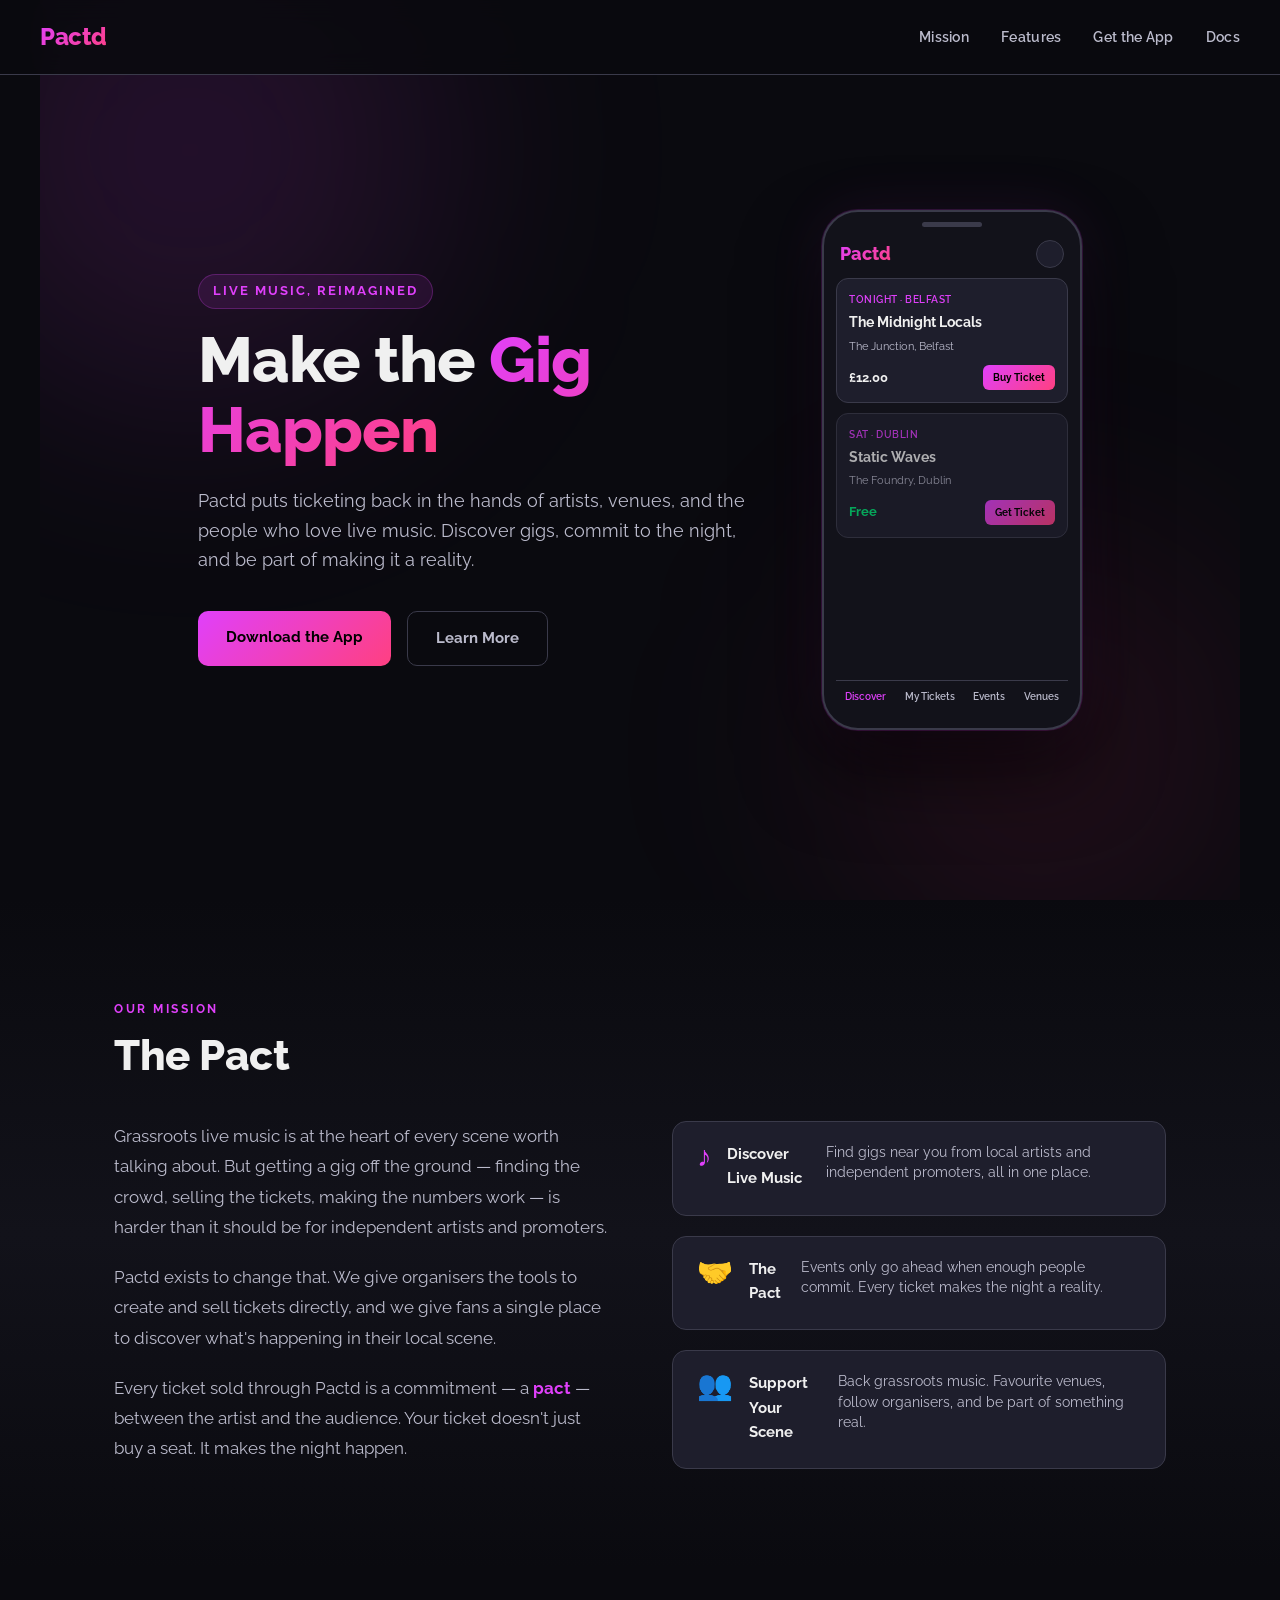
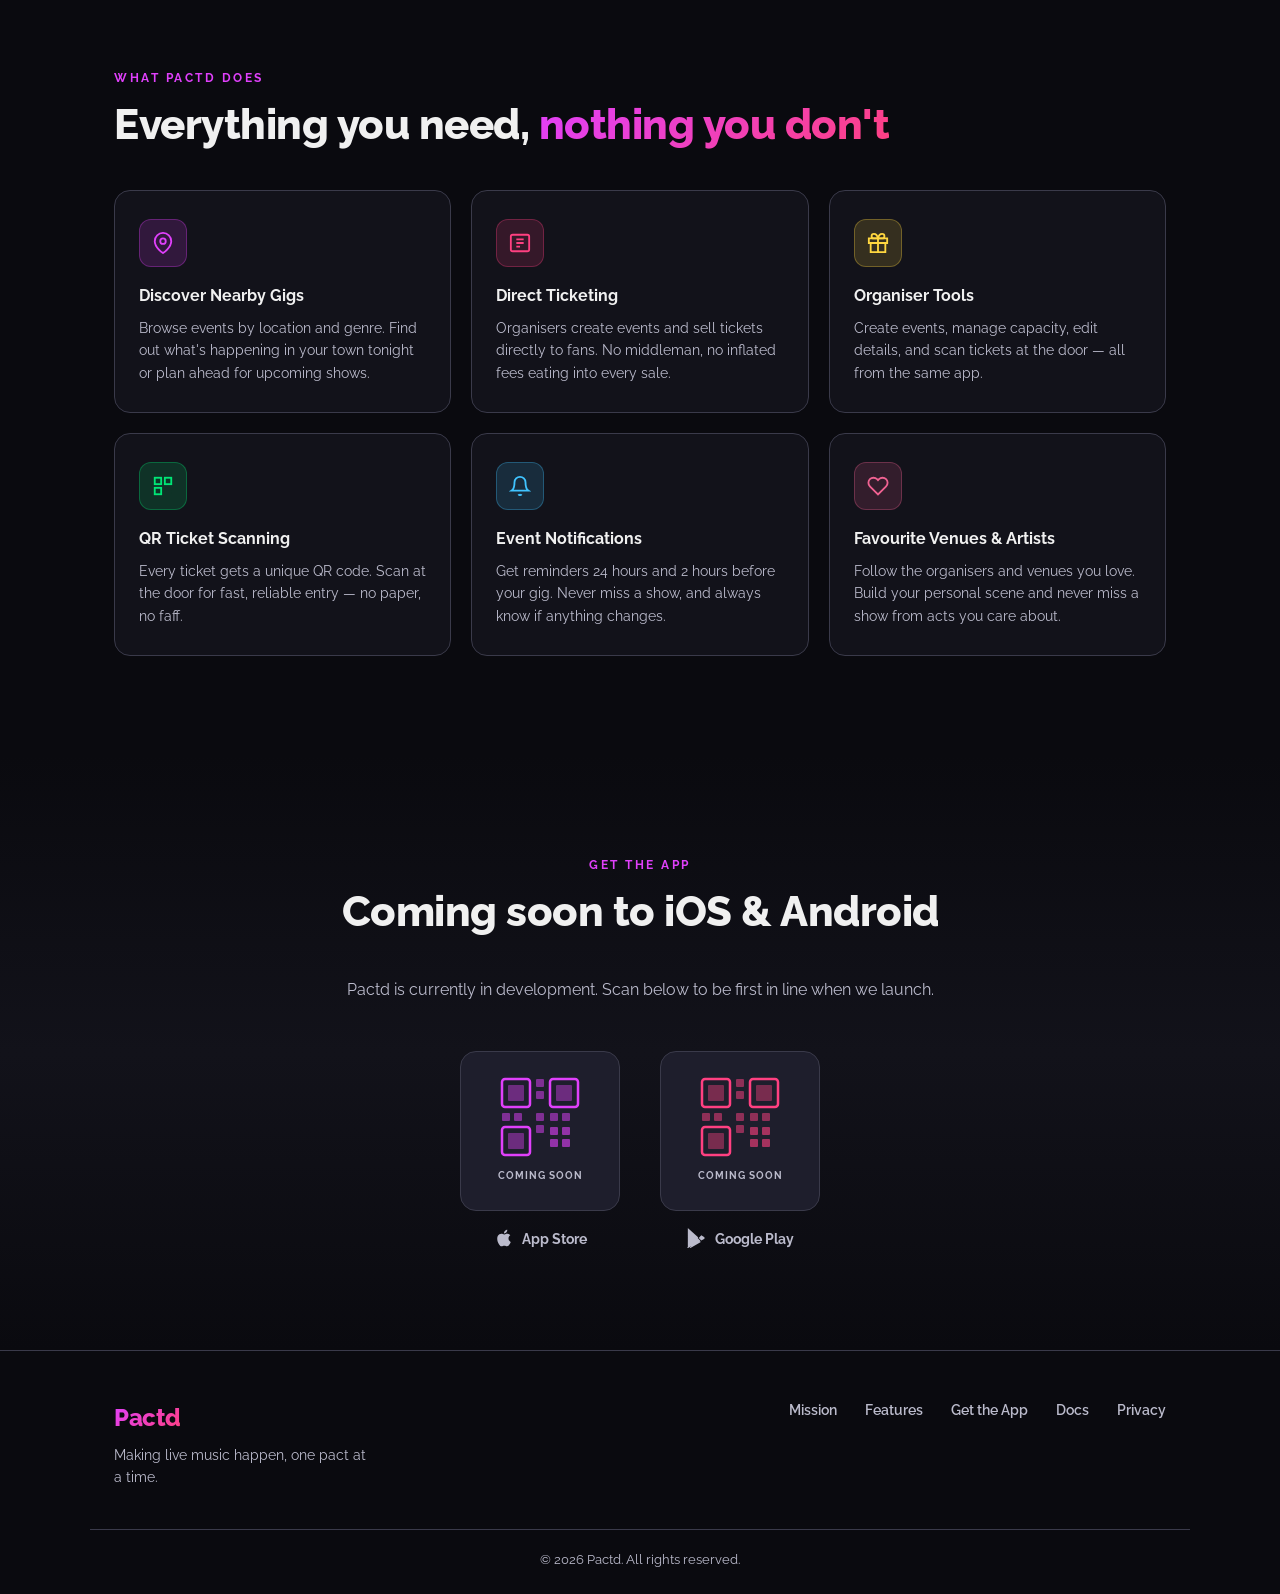
==== index.html @ d011c441 "Adds mobile hamburger nav with Docs link Co-Authored-By: Claude Sonnet 4.6 <noreply@anthropic.com>" ====
<!DOCTYPE html>
<html lang="en">
<head>
  <meta charset="UTF-8" />
  <meta name="viewport" content="width=device-width, initial-scale=1.0" />
  <title>Pactd — Make the Gig Happen</title>
  <meta name="description" content="Pactd connects fans with local artists and independent promoters. Discover grassroots gigs, commit to the night, and make live music happen." />
  <link rel="preconnect" href="https://fonts.googleapis.com" />
  <link rel="preconnect" href="https://fonts.gstatic.com" crossorigin />
  <link href="https://fonts.googleapis.com/css2?family=Raleway:wght@400;500;600;700;800&display=swap" rel="stylesheet" />
  <link rel="icon" type="image/svg+xml" href="favicon.svg" />
  <link rel="stylesheet" href="style.css" />
</head>
<body>

  <!-- NAV -->
  <nav class="nav">
    <a href="#" class="nav-logo">Pactd</a>
    <ul class="nav-links">
      <li><a href="#mission">Mission</a></li>
      <li><a href="#features">Features</a></li>
      <li><a href="#get-the-app">Get the App</a></li>
      <li><a href="/docs">Docs</a></li>
    </ul>
    <button class="nav-hamburger" aria-label="Open menu" onclick="toggleMobileNav()">
      <span></span><span></span><span></span>
    </button>
  </nav>

  <!-- MOBILE NAV -->
  <div class="mobile-nav" id="mobile-nav">
    <a href="#mission" onclick="closeMobileNav()">Mission</a>
    <a href="#features" onclick="closeMobileNav()">Features</a>
    <a href="#get-the-app" onclick="closeMobileNav()">Get the App</a>
    <a href="/docs" onclick="closeMobileNav()">Docs</a>
  </div>
  <div class="mobile-nav-overlay" id="mobile-nav-overlay" onclick="closeMobileNav()"></div>

  <script>
    function toggleMobileNav() {
      document.getElementById('mobile-nav').classList.toggle('open');
      document.getElementById('mobile-nav-overlay').classList.toggle('open');
      document.querySelector('.nav-hamburger').classList.toggle('open');
    }
    function closeMobileNav() {
      document.getElementById('mobile-nav').classList.remove('open');
      document.getElementById('mobile-nav-overlay').classList.remove('open');
      document.querySelector('.nav-hamburger').classList.remove('open');
    }
  </script>

  <!-- HERO -->
  <section class="hero">
    <div class="hero-glow glow-1"></div>
    <div class="hero-glow glow-2"></div>
    <div class="hero-content">
      <span class="hero-eyebrow">Live music, reimagined</span>
      <h1 class="hero-title">Make the <span class="gradient-text">Gig Happen</span></h1>
      <p class="hero-subtitle">
        Pactd puts ticketing back in the hands of artists, venues, and the people who love live music.
        Discover gigs, commit to the night, and be part of making it a reality.
      </p>
      <div class="hero-ctas">
        <a href="#get-the-app" class="btn btn-primary">Download the App</a>
        <a href="#mission" class="btn btn-ghost">Learn More</a>
      </div>
    </div>
    <div class="hero-visual">
      <div class="phone-mockup">
        <div class="phone-screen">
          <div class="mock-header">
            <span class="mock-logo">Pactd</span>
            <div class="mock-avatar"></div>
          </div>
          <div class="mock-event-card">
            <div class="mock-tag">Tonight · Belfast</div>
            <div class="mock-band">The Midnight Locals</div>
            <div class="mock-venue">The Junction, Belfast</div>
            <div class="mock-footer-row">
              <span class="mock-price">£12.00</span>
              <div class="mock-ticket-btn">Buy Ticket</div>
            </div>
          </div>
          <div class="mock-event-card mock-card-2">
            <div class="mock-tag">Sat · Dublin</div>
            <div class="mock-band">Static Waves</div>
            <div class="mock-venue">The Foundry, Dublin</div>
            <div class="mock-footer-row">
              <span class="mock-price free">Free</span>
              <div class="mock-ticket-btn">Get Ticket</div>
            </div>
          </div>
          <div class="mock-tabs">
            <div class="mock-tab active">Discover</div>
            <div class="mock-tab">My Tickets</div>
            <div class="mock-tab">Events</div>
            <div class="mock-tab">Venues</div>
          </div>
        </div>
      </div>
    </div>
  </section>

  <!-- MISSION -->
  <section class="mission" id="mission">
    <div class="container">
      <div class="section-label">Our Mission</div>
      <h2 class="section-title">The Pact</h2>
      <div class="mission-grid">
        <div class="mission-statement">
          <p>
            Grassroots live music is at the heart of every scene worth talking about. But getting a gig off the ground
            — finding the crowd, selling the tickets, making the numbers work — is harder than it should be for
            independent artists and promoters.
          </p>
          <p>
            Pactd exists to change that. We give organisers the tools to create and sell tickets directly, and we give
            fans a single place to discover what's happening in their local scene.
          </p>
          <p>
            Every ticket sold through Pactd is a commitment — a <strong>pact</strong> — between the artist and the
            audience. Your ticket doesn't just buy a seat. It makes the night happen.
          </p>
        </div>
        <div class="mission-values">
          <div class="value-card">
            <span class="value-icon" style="color:#E040FB">&#9834;</span>
            <h3>Discover Live Music</h3>
            <p>Find gigs near you from local artists and independent promoters, all in one place.</p>
          </div>
          <div class="value-card">
            <span class="value-icon" style="color:#00E676">&#129309;</span>
            <h3>The Pact</h3>
            <p>Events only go ahead when enough people commit. Every ticket makes the night a reality.</p>
          </div>
          <div class="value-card">
            <span class="value-icon" style="color:#FF4081">&#128101;</span>
            <h3>Support Your Scene</h3>
            <p>Back grassroots music. Favourite venues, follow organisers, and be part of something real.</p>
          </div>
        </div>
      </div>
    </div>
  </section>

  <!-- FEATURES -->
  <section class="features" id="features">
    <div class="container">
      <div class="section-label">What Pactd Does</div>
      <h2 class="section-title">Everything you need, <span class="gradient-text">nothing you don't</span></h2>
      <div class="features-grid">

        <div class="feature-card">
          <div class="feature-icon" style="--accent:#E040FB">
            <svg viewBox="0 0 24 24" fill="none" stroke="currentColor" stroke-width="2">
              <path d="M21 10c0 7-9 13-9 13s-9-6-9-13a9 9 0 0 1 18 0z"/>
              <circle cx="12" cy="10" r="3"/>
            </svg>
          </div>
          <h3>Discover Nearby Gigs</h3>
          <p>Browse events by location and genre. Find out what's happening in your town tonight or plan ahead for upcoming shows.</p>
        </div>

        <div class="feature-card">
          <div class="feature-icon" style="--accent:#FF4081">
            <svg viewBox="0 0 24 24" fill="none" stroke="currentColor" stroke-width="2">
              <rect x="2" y="3" width="20" height="18" rx="2"/><path d="M8 12h8M8 8h8M8 16h4"/>
            </svg>
          </div>
          <h3>Direct Ticketing</h3>
          <p>Organisers create events and sell tickets directly to fans. No middleman, no inflated fees eating into every sale.</p>
        </div>

        <div class="feature-card">
          <div class="feature-icon" style="--accent:#FFD740">
            <svg viewBox="0 0 24 24" fill="none" stroke="currentColor" stroke-width="2">
              <path d="M20 12V22H4V12"/><path d="M22 7H2v5h20V7z"/><path d="M12 22V7"/><path d="M12 7H7.5a2.5 2.5 0 0 1 0-5C11 2 12 7 12 7z"/><path d="M12 7h4.5a2.5 2.5 0 0 0 0-5C13 2 12 7 12 7z"/>
            </svg>
          </div>
          <h3>Organiser Tools</h3>
          <p>Create events, manage capacity, edit details, and scan tickets at the door — all from the same app.</p>
        </div>

        <div class="feature-card">
          <div class="feature-icon" style="--accent:#00E676">
            <svg viewBox="0 0 24 24" fill="none" stroke="currentColor" stroke-width="2">
              <rect x="3" y="3" width="7" height="7"/><rect x="14" y="3" width="7" height="7"/><rect x="3" y="14" width="7" height="7"/>
              <path d="M14 14h.01M18 14h.01M14 18h.01M18 18h.01M14 21h.01M21 14h.01M21 18h.01M21 21h.01"/>
            </svg>
          </div>
          <h3>QR Ticket Scanning</h3>
          <p>Every ticket gets a unique QR code. Scan at the door for fast, reliable entry — no paper, no faff.</p>
        </div>

        <div class="feature-card">
          <div class="feature-icon" style="--accent:#40C4FF">
            <svg viewBox="0 0 24 24" fill="none" stroke="currentColor" stroke-width="2">
              <path d="M18 8A6 6 0 0 0 6 8c0 7-3 9-3 9h18s-3-2-3-9"/><path d="M13.73 21a2 2 0 0 1-3.46 0"/>
            </svg>
          </div>
          <h3>Event Notifications</h3>
          <p>Get reminders 24 hours and 2 hours before your gig. Never miss a show, and always know if anything changes.</p>
        </div>

        <div class="feature-card">
          <div class="feature-icon" style="--accent:#F06292">
            <svg viewBox="0 0 24 24" fill="none" stroke="currentColor" stroke-width="2">
              <path d="M20.84 4.61a5.5 5.5 0 0 0-7.78 0L12 5.67l-1.06-1.06a5.5 5.5 0 0 0-7.78 7.78l1.06 1.06L12 21.23l7.78-7.78 1.06-1.06a5.5 5.5 0 0 0 0-7.78z"/>
            </svg>
          </div>
          <h3>Favourite Venues &amp; Artists</h3>
          <p>Follow the organisers and venues you love. Build your personal scene and never miss a show from acts you care about.</p>
        </div>

      </div>
    </div>
  </section>

  <!-- APP STORE -->
  <section class="app-store" id="get-the-app">
    <div class="container">
      <div class="section-label">Get the App</div>
      <h2 class="section-title">Coming soon to iOS &amp; Android</h2>
      <p class="app-store-sub">Pactd is currently in development. Scan below to be first in line when we launch.</p>
      <div class="qr-grid">
        <div class="qr-card">
          <div class="qr-placeholder">
            <svg viewBox="0 0 80 80" fill="none" xmlns="http://www.w3.org/2000/svg">
              <rect x="2" y="2" width="28" height="28" rx="3" stroke="#E040FB" stroke-width="2.5"/>
              <rect x="8" y="8" width="16" height="16" rx="1" fill="#E040FB" opacity="0.4"/>
              <rect x="50" y="2" width="28" height="28" rx="3" stroke="#E040FB" stroke-width="2.5"/>
              <rect x="56" y="8" width="16" height="16" rx="1" fill="#E040FB" opacity="0.4"/>
              <rect x="2" y="50" width="28" height="28" rx="3" stroke="#E040FB" stroke-width="2.5"/>
              <rect x="8" y="56" width="16" height="16" rx="1" fill="#E040FB" opacity="0.4"/>
              <rect x="50" y="50" width="8" height="8" rx="1" fill="#E040FB" opacity="0.6"/>
              <rect x="62" y="50" width="8" height="8" rx="1" fill="#E040FB" opacity="0.6"/>
              <rect x="50" y="62" width="8" height="8" rx="1" fill="#E040FB" opacity="0.6"/>
              <rect x="62" y="62" width="8" height="8" rx="1" fill="#E040FB" opacity="0.6"/>
              <rect x="36" y="2" width="8" height="8" rx="1" fill="#E040FB" opacity="0.5"/>
              <rect x="36" y="14" width="8" height="8" rx="1" fill="#E040FB" opacity="0.5"/>
              <rect x="2" y="36" width="8" height="8" rx="1" fill="#E040FB" opacity="0.5"/>
              <rect x="14" y="36" width="8" height="8" rx="1" fill="#E040FB" opacity="0.5"/>
              <rect x="36" y="36" width="8" height="8" rx="1" fill="#E040FB" opacity="0.5"/>
              <rect x="36" y="48" width="8" height="8" rx="1" fill="#E040FB" opacity="0.5"/>
              <rect x="50" y="36" width="8" height="8" rx="1" fill="#E040FB" opacity="0.5"/>
              <rect x="62" y="36" width="8" height="8" rx="1" fill="#E040FB" opacity="0.5"/>
            </svg>
            <div class="qr-soon">Coming Soon</div>
          </div>
          <div class="qr-store-label">
            <svg class="store-icon" viewBox="0 0 24 24" fill="currentColor"><path d="M18.71 19.5c-.83 1.24-1.71 2.45-3.05 2.47-1.34.03-1.77-.79-3.29-.79-1.53 0-2 .77-3.27.82-1.31.05-2.3-1.32-3.14-2.53C4.25 17 2.94 12.45 4.7 9.39c.87-1.52 2.43-2.48 4.12-2.51 1.28-.02 2.5.87 3.29.87.78 0 2.26-1.07 3.8-.91.65.03 2.47.26 3.64 1.98-.09.06-2.17 1.28-2.15 3.81.03 3.02 2.65 4.03 2.68 4.04-.03.07-.42 1.44-1.38 2.83M13 3.5c.73-.83 1.94-1.46 2.94-1.5.13 1.17-.34 2.35-1.04 3.19-.69.85-1.83 1.51-2.95 1.42-.15-1.15.41-2.35 1.05-3.11z"/></svg>
            App Store
          </div>
        </div>
        <div class="qr-card">
          <div class="qr-placeholder">
            <svg viewBox="0 0 80 80" fill="none" xmlns="http://www.w3.org/2000/svg">
              <rect x="2" y="2" width="28" height="28" rx="3" stroke="#FF4081" stroke-width="2.5"/>
              <rect x="8" y="8" width="16" height="16" rx="1" fill="#FF4081" opacity="0.4"/>
              <rect x="50" y="2" width="28" height="28" rx="3" stroke="#FF4081" stroke-width="2.5"/>
              <rect x="56" y="8" width="16" height="16" rx="1" fill="#FF4081" opacity="0.4"/>
              <rect x="2" y="50" width="28" height="28" rx="3" stroke="#FF4081" stroke-width="2.5"/>
              <rect x="8" y="56" width="16" height="16" rx="1" fill="#FF4081" opacity="0.4"/>
              <rect x="50" y="50" width="8" height="8" rx="1" fill="#FF4081" opacity="0.6"/>
              <rect x="62" y="50" width="8" height="8" rx="1" fill="#FF4081" opacity="0.6"/>
              <rect x="50" y="62" width="8" height="8" rx="1" fill="#FF4081" opacity="0.6"/>
              <rect x="62" y="62" width="8" height="8" rx="1" fill="#FF4081" opacity="0.6"/>
              <rect x="36" y="2" width="8" height="8" rx="1" fill="#FF4081" opacity="0.5"/>
              <rect x="36" y="14" width="8" height="8" rx="1" fill="#FF4081" opacity="0.5"/>
              <rect x="2" y="36" width="8" height="8" rx="1" fill="#FF4081" opacity="0.5"/>
              <rect x="14" y="36" width="8" height="8" rx="1" fill="#FF4081" opacity="0.5"/>
              <rect x="36" y="36" width="8" height="8" rx="1" fill="#FF4081" opacity="0.5"/>
              <rect x="36" y="48" width="8" height="8" rx="1" fill="#FF4081" opacity="0.5"/>
              <rect x="50" y="36" width="8" height="8" rx="1" fill="#FF4081" opacity="0.5"/>
              <rect x="62" y="36" width="8" height="8" rx="1" fill="#FF4081" opacity="0.5"/>
            </svg>
            <div class="qr-soon">Coming Soon</div>
          </div>
          <div class="qr-store-label">
            <svg class="store-icon" viewBox="0 0 24 24" fill="currentColor"><path d="M3.18 23.76c.3.17.64.22.99.14l12.47-7.18-2.8-2.8-10.66 9.84zM20.45 10.67L17.2 8.78l-3.14 3.14 3.14 3.13 3.28-1.89c.93-.54.93-1.95-.03-2.49zM1.22.48C1.08.65 1 .9 1 1.22v21.54c0 .32.08.57.22.74l.04.04 12.07-12.07v-.28L1.26.44.22.48zM16.06 15.32l-3.83-3.83-12.07 12.07c.41.43 1.04.48 1.74.09l14.16-8.33"/></svg>
            Google Play
          </div>
        </div>
      </div>
    </div>
  </section>

  <!-- FOOTER -->
  <footer class="footer">
    <div class="container footer-inner">
      <div class="footer-brand">
        <span class="nav-logo">Pactd</span>
        <p>Making live music happen, one pact at a time.</p>
      </div>
      <div class="footer-links">
        <a href="#mission">Mission</a>
        <a href="#features">Features</a>
        <a href="#get-the-app">Get the App</a>
        <a href="/docs">Docs</a>
        <a href="/privacy">Privacy</a>
      </div>
    </div>
    <div class="container footer-bottom">
      <p>&copy; 2026 Pactd. All rights reserved.</p>
    </div>
  </footer>

</body>
</html>
---- style.css ----
/* ─── Reset & Base ─────────────────────────────────────────────── */
*, *::before, *::after { box-sizing: border-box; margin: 0; padding: 0; }

:root {
  --bg:          #0A0A0F;
  --surface:     #12121A;
  --surface-2:   #1E1E2C;
  --border:      #3A3A4A;
  --primary:     #E040FB;
  --secondary:   #FF4081;
  --green:       #00E676;
  --gold:        #FFD740;
  --blue:        #40C4FF;
  --text:        #F0F0F0;
  --text-muted:  #BBBBCC;
  --font:        'Raleway', sans-serif;
}

html { scroll-behavior: smooth; }

body {
  background: var(--bg);
  color: var(--text);
  font-family: var(--font);
  font-size: 16px;
  line-height: 1.6;
  -webkit-font-smoothing: antialiased;
}

.container {
  max-width: 1100px;
  margin: 0 auto;
  padding: 0 24px;
}

/* ─── Gradient text ─────────────────────────────────────────────── */
.gradient-text {
  background: linear-gradient(135deg, var(--primary) 0%, var(--secondary) 100%);
  -webkit-background-clip: text;
  -webkit-text-fill-color: transparent;
  background-clip: text;
}

/* ─── Nav ───────────────────────────────────────────────────────── */
.nav {
  position: fixed;
  top: 0; left: 0; right: 0;
  z-index: 100;
  display: flex;
  align-items: center;
  justify-content: space-between;
  padding: 18px 40px;
  background: rgba(10, 10, 15, 0.85);
  backdrop-filter: blur(12px);
  border-bottom: 1px solid var(--border);
}

.nav-logo {
  font-size: 1.5rem;
  font-weight: 800;
  letter-spacing: -0.5px;
  background: linear-gradient(135deg, var(--primary), var(--secondary));
  -webkit-background-clip: text;
  -webkit-text-fill-color: transparent;
  background-clip: text;
  text-decoration: none;
}

.nav-links {
  list-style: none;
  display: flex;
  gap: 32px;
}

.nav-links a {
  color: var(--text-muted);
  text-decoration: none;
  font-weight: 600;
  font-size: 0.9rem;
  letter-spacing: 0.3px;
  transition: color 0.2s;
}

.nav-links a:hover { color: var(--text); }

/* ─── Buttons ───────────────────────────────────────────────────── */
.btn {
  display: inline-block;
  padding: 14px 28px;
  border-radius: 10px;
  font-family: var(--font);
  font-weight: 700;
  font-size: 0.95rem;
  text-decoration: none;
  transition: transform 0.15s, box-shadow 0.15s;
  cursor: pointer;
}

.btn-primary {
  background: linear-gradient(135deg, var(--primary), var(--secondary));
  color: #000;
}

.btn-primary:hover {
  transform: translateY(-2px);
  box-shadow: 0 8px 24px rgba(224, 64, 251, 0.35);
}

.btn-ghost {
  border: 1px solid var(--border);
  color: var(--text-muted);
  background: transparent;
}

.btn-ghost:hover {
  border-color: var(--primary);
  color: var(--text);
}

/* ─── Hero ──────────────────────────────────────────────────────── */
.hero {
  min-height: 100vh;
  display: flex;
  align-items: center;
  justify-content: center;
  gap: 64px;
  padding: 120px 40px 80px;
  position: relative;
  overflow: hidden;
  max-width: 1200px;
  margin: 0 auto;
}

.hero-glow {
  position: absolute;
  border-radius: 50%;
  filter: blur(120px);
  pointer-events: none;
  z-index: 0;
}

.glow-1 {
  width: 500px; height: 500px;
  background: rgba(224, 64, 251, 0.12);
  top: -100px; left: -100px;
}

.glow-2 {
  width: 400px; height: 400px;
  background: rgba(255, 64, 129, 0.10);
  bottom: -50px; right: 0;
}

.hero-content {
  flex: 1;
  max-width: 560px;
  position: relative;
  z-index: 1;
}

.hero-eyebrow {
  display: inline-block;
  font-size: 0.8rem;
  font-weight: 700;
  letter-spacing: 2px;
  text-transform: uppercase;
  color: var(--primary);
  margin-bottom: 16px;
  padding: 6px 14px;
  background: rgba(224, 64, 251, 0.1);
  border: 1px solid rgba(224, 64, 251, 0.25);
  border-radius: 100px;
}

.hero-title {
  font-size: clamp(2.5rem, 5vw, 4rem);
  font-weight: 800;
  line-height: 1.1;
  letter-spacing: -1px;
  margin-bottom: 20px;
}

.hero-subtitle {
  font-size: 1.1rem;
  color: var(--text-muted);
  margin-bottom: 36px;
  line-height: 1.7;
}

.hero-ctas {
  display: flex;
  gap: 16px;
  flex-wrap: wrap;
}

/* ─── Phone Mockup ──────────────────────────────────────────────── */
.hero-visual {
  flex: 0 0 auto;
  position: relative;
  z-index: 1;
}

.phone-mockup {
  width: 260px;
  height: 520px;
  background: var(--surface);
  border-radius: 36px;
  border: 2px solid var(--border);
  padding: 16px 12px;
  box-shadow:
    0 0 0 1px rgba(224, 64, 251, 0.15),
    0 40px 80px rgba(0, 0, 0, 0.6),
    0 0 60px rgba(224, 64, 251, 0.08);
  display: flex;
  flex-direction: column;
  gap: 10px;
  position: relative;
}

.phone-mockup::before {
  content: '';
  position: absolute;
  top: 10px; left: 50%;
  transform: translateX(-50%);
  width: 60px; height: 5px;
  background: var(--border);
  border-radius: 3px;
}

.phone-screen {
  display: flex;
  flex-direction: column;
  gap: 10px;
  margin-top: 12px;
  flex: 1;
}

.mock-header {
  display: flex;
  justify-content: space-between;
  align-items: center;
  padding: 0 4px;
}

.mock-logo {
  font-size: 1.1rem;
  font-weight: 800;
  background: linear-gradient(135deg, var(--primary), var(--secondary));
  -webkit-background-clip: text;
  -webkit-text-fill-color: transparent;
  background-clip: text;
}

.mock-avatar {
  width: 28px; height: 28px;
  border-radius: 50%;
  background: var(--surface-2);
  border: 1px solid var(--border);
}

.mock-event-card {
  background: var(--surface-2);
  border-radius: 12px;
  padding: 12px;
  border: 1px solid var(--border);
  display: flex;
  flex-direction: column;
  gap: 4px;
}

.mock-card-2 { opacity: 0.7; }

.mock-tag {
  font-size: 0.65rem;
  font-weight: 600;
  color: var(--primary);
  text-transform: uppercase;
  letter-spacing: 0.5px;
}

.mock-band {
  font-size: 0.85rem;
  font-weight: 700;
  color: var(--text);
}

.mock-venue {
  font-size: 0.7rem;
  color: var(--text-muted);
}

.mock-footer-row {
  display: flex;
  justify-content: space-between;
  align-items: center;
  margin-top: 6px;
}

.mock-price {
  font-size: 0.8rem;
  font-weight: 700;
  color: var(--text);
}

.mock-price.free { color: var(--green); }

.mock-ticket-btn {
  font-size: 0.65rem;
  font-weight: 700;
  background: linear-gradient(135deg, var(--primary), var(--secondary));
  color: #000;
  border-radius: 6px;
  padding: 4px 10px;
}

.mock-tabs {
  display: flex;
  justify-content: space-around;
  margin-top: auto;
  padding: 8px 0;
  border-top: 1px solid var(--border);
}

.mock-tab {
  font-size: 0.6rem;
  font-weight: 600;
  color: var(--text-muted);
}

.mock-tab.active { color: var(--primary); }

/* ─── Section Shared ────────────────────────────────────────────── */
.section-label {
  font-size: 0.75rem;
  font-weight: 700;
  letter-spacing: 2.5px;
  text-transform: uppercase;
  color: var(--primary);
  margin-bottom: 12px;
}

.section-title {
  font-size: clamp(1.8rem, 3.5vw, 2.6rem);
  font-weight: 800;
  letter-spacing: -0.5px;
  margin-bottom: 40px;
  line-height: 1.2;
}

/* ─── Mission ───────────────────────────────────────────────────── */
.mission {
  padding: 100px 0;
  background: linear-gradient(180deg, var(--bg) 0%, var(--surface) 50%, var(--bg) 100%);
}

.mission-grid {
  display: grid;
  grid-template-columns: 1fr 1fr;
  gap: 64px;
  align-items: start;
}

.mission-statement p {
  color: var(--text-muted);
  margin-bottom: 20px;
  font-size: 1.05rem;
  line-height: 1.8;
}

.mission-statement p:last-child { margin-bottom: 0; }

.mission-statement strong {
  color: var(--primary);
  font-weight: 700;
}

.mission-values {
  display: flex;
  flex-direction: column;
  gap: 20px;
}

.value-card {
  background: var(--surface-2);
  border: 1px solid var(--border);
  border-radius: 14px;
  padding: 20px 24px;
  display: flex;
  align-items: flex-start;
  gap: 16px;
}

.value-icon {
  font-size: 1.8rem;
  flex-shrink: 0;
  line-height: 1;
}

.value-card h3 {
  font-size: 0.95rem;
  font-weight: 700;
  margin-bottom: 4px;
  color: var(--text);
}

.value-card p {
  font-size: 0.85rem;
  color: var(--text-muted);
  line-height: 1.5;
}

/* ─── Features ──────────────────────────────────────────────────── */
.features {
  padding: 100px 0;
}

.features-grid {
  display: grid;
  grid-template-columns: repeat(3, 1fr);
  gap: 20px;
}

.feature-card {
  background: var(--surface);
  border: 1px solid var(--border);
  border-radius: 16px;
  padding: 28px 24px;
  transition: border-color 0.2s, transform 0.2s;
}

.feature-card:hover {
  border-color: var(--primary);
  transform: translateY(-4px);
}

.feature-icon {
  width: 48px; height: 48px;
  border-radius: 12px;
  background: color-mix(in srgb, var(--accent) 15%, transparent);
  border: 1px solid color-mix(in srgb, var(--accent) 30%, transparent);
  display: flex;
  align-items: center;
  justify-content: center;
  margin-bottom: 16px;
  color: var(--accent);
}

.feature-icon svg {
  width: 22px; height: 22px;
}

.feature-card h3 {
  font-size: 1rem;
  font-weight: 700;
  margin-bottom: 8px;
  color: var(--text);
}

.feature-card p {
  font-size: 0.875rem;
  color: var(--text-muted);
  line-height: 1.6;
}

/* ─── App Store ─────────────────────────────────────────────────── */
.app-store {
  padding: 100px 0;
  background: linear-gradient(180deg, var(--bg) 0%, var(--surface) 50%, var(--bg) 100%);
  text-align: center;
}

.app-store .section-label,
.app-store .section-title {
  text-align: center;
}

.app-store-sub {
  color: var(--text-muted);
  margin-bottom: 48px;
  font-size: 1rem;
}

.qr-grid {
  display: flex;
  justify-content: center;
  gap: 40px;
  flex-wrap: wrap;
}

.qr-card {
  display: flex;
  flex-direction: column;
  align-items: center;
  gap: 16px;
}

.qr-placeholder {
  width: 160px; height: 160px;
  background: var(--surface-2);
  border: 1px solid var(--border);
  border-radius: 16px;
  display: flex;
  flex-direction: column;
  align-items: center;
  justify-content: center;
  gap: 10px;
  position: relative;
  padding: 16px;
}

.qr-placeholder svg {
  width: 80px; height: 80px;
}

.qr-soon {
  font-size: 0.65rem;
  font-weight: 700;
  letter-spacing: 1px;
  text-transform: uppercase;
  color: var(--text-muted);
}

.qr-store-label {
  display: flex;
  align-items: center;
  gap: 8px;
  font-size: 0.9rem;
  font-weight: 700;
  color: var(--text-muted);
}

.store-icon {
  width: 20px; height: 20px;
}

/* ─── Footer ────────────────────────────────────────────────────── */
.footer {
  border-top: 1px solid var(--border);
  padding: 48px 0 24px;
}

.footer-inner {
  display: flex;
  justify-content: space-between;
  align-items: flex-start;
  gap: 40px;
  margin-bottom: 40px;
}

.footer-brand p {
  color: var(--text-muted);
  font-size: 0.85rem;
  margin-top: 8px;
  max-width: 260px;
}

.footer-links {
  display: flex;
  gap: 28px;
}

.footer-links a {
  color: var(--text-muted);
  text-decoration: none;
  font-size: 0.875rem;
  font-weight: 600;
  transition: color 0.2s;
}

.footer-links a:hover { color: var(--text); }

.footer-bottom {
  border-top: 1px solid var(--border);
  padding-top: 20px;
}

.footer-bottom p {
  font-size: 0.8rem;
  color: var(--text-muted);
  text-align: center;
}

/* ─── Responsive ────────────────────────────────────────────────── */
@media (max-width: 900px) {
  .hero {
    flex-direction: column;
    text-align: center;
    padding: 100px 24px 60px;
    gap: 48px;
  }

  .hero-ctas { justify-content: center; }

  .mission-grid {
    grid-template-columns: 1fr;
    gap: 40px;
  }

  .features-grid {
    grid-template-columns: repeat(2, 1fr);
  }
}

/* ─── Mobile nav ────────────────────────────────────────────────── */
.nav-hamburger {
  display: none;
  flex-direction: column;
  justify-content: center;
  gap: 5px;
  background: none;
  border: 1px solid var(--border);
  border-radius: 8px;
  padding: 8px 10px;
  cursor: pointer;
}

.nav-hamburger span {
  display: block;
  width: 20px;
  height: 2px;
  background: var(--text-muted);
  border-radius: 2px;
  transition: transform 0.2s, opacity 0.2s;
}

.nav-hamburger.open span:nth-child(1) { transform: translateY(7px) rotate(45deg); }
.nav-hamburger.open span:nth-child(2) { opacity: 0; }
.nav-hamburger.open span:nth-child(3) { transform: translateY(-7px) rotate(-45deg); }

.mobile-nav {
  display: none;
  position: fixed;
  top: 61px;
  left: 0; right: 0;
  z-index: 99;
  background: var(--surface);
  border-bottom: 1px solid var(--border);
  flex-direction: column;
  padding: 8px 0;
  transform: translateY(-8px);
  opacity: 0;
  transition: transform 0.2s, opacity 0.2s;
  pointer-events: none;
}

.mobile-nav.open {
  transform: translateY(0);
  opacity: 1;
  pointer-events: auto;
}

.mobile-nav a {
  padding: 14px 24px;
  color: var(--text-muted);
  text-decoration: none;
  font-weight: 600;
  font-size: 0.95rem;
  transition: color 0.15s, background 0.15s;
}

.mobile-nav a:hover { color: var(--text); background: var(--surface-2); }

.mobile-nav-overlay {
  display: none;
  position: fixed;
  inset: 0;
  z-index: 98;
  background: rgba(0, 0, 0, 0.5);
}

.mobile-nav-overlay.open { display: block; }

@media (max-width: 600px) {
  .nav { padding: 16px 20px; }
  .nav-links { display: none; }
  .nav-hamburger { display: flex; }
  .mobile-nav { display: flex; }

  .features-grid {
    grid-template-columns: 1fr;
  }

  .footer-inner {
    flex-direction: column;
    align-items: center;
    text-align: center;
  }

  .footer-links { flex-wrap: wrap; justify-content: center; }

  .phone-mockup { width: 220px; height: 440px; }
}
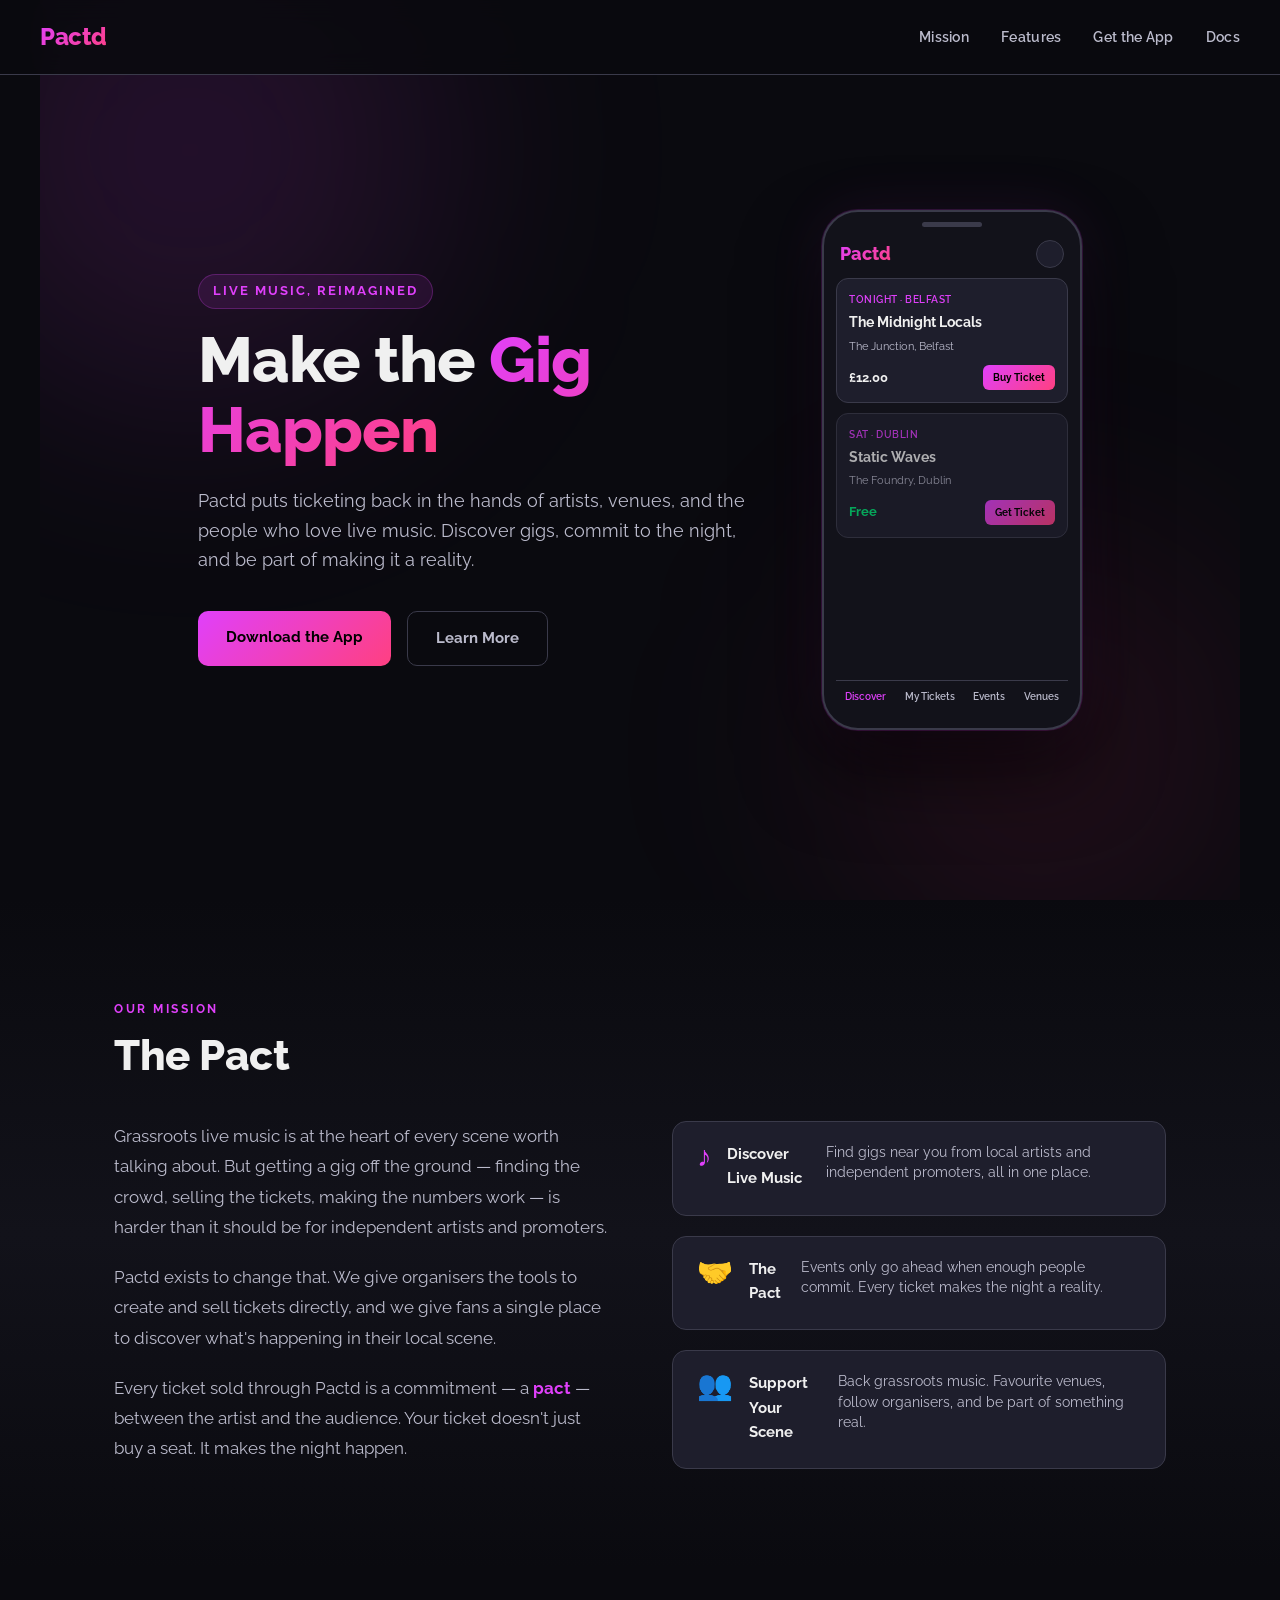
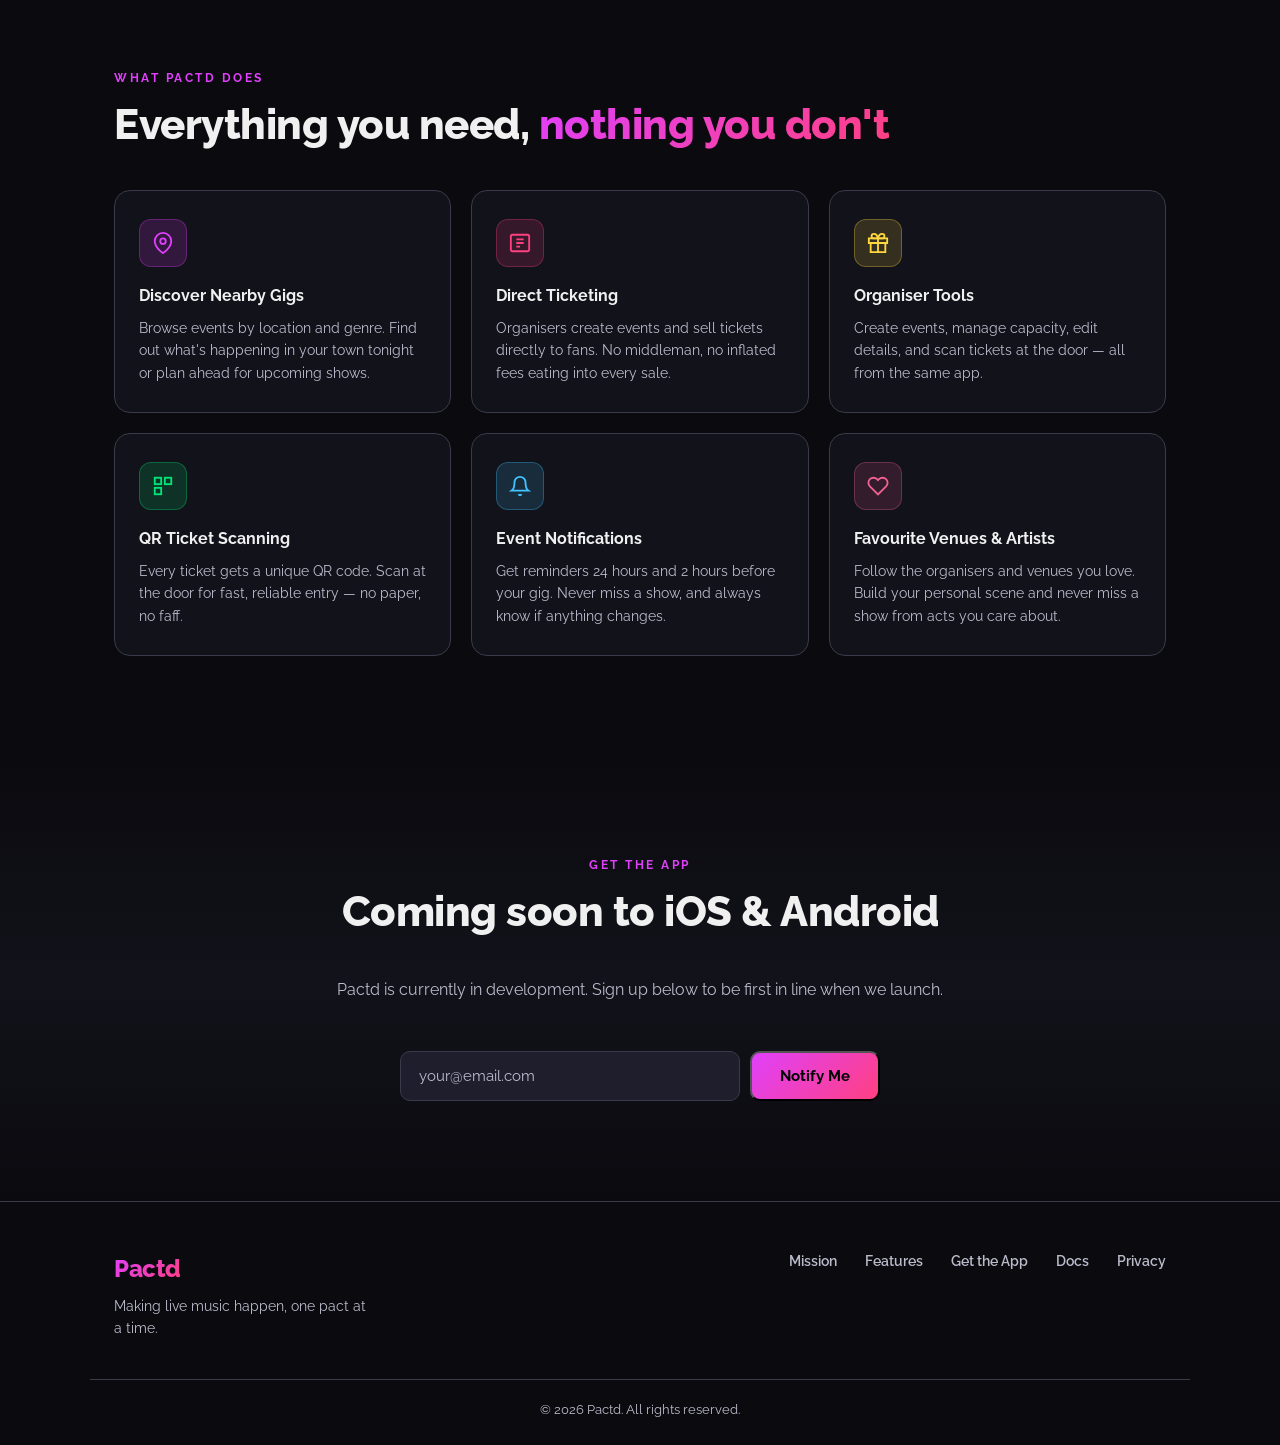
==== commit 420d307e: "Adds Loops email waitlist to Get the App section Co-Authored-By: Claude Sonnet 4.6 <noreply@anthropi" ====
--- a/index.html
+++ b/index.html
@@ -37,6 +37,34 @@
   <div class="mobile-nav-overlay" id="mobile-nav-overlay" onclick="closeMobileNav()"></div>
 
   <script>
+    // Waitlist form
+    document.getElementById('waitlist-form').addEventListener('submit', async function(e) {
+      e.preventDefault();
+      const form = e.target;
+      const btn = form.querySelector('.waitlist-btn');
+      btn.textContent = 'Submitting…';
+      btn.disabled = true;
+      try {
+        const res = await fetch(form.action, {
+          method: 'POST',
+          headers: { 'Content-Type': 'application/json' },
+          body: JSON.stringify({ email: form.email.value })
+        });
+        if (res.ok) {
+          form.querySelector('.waitlist-row').style.display = 'none';
+          document.getElementById('waitlist-success').style.display = 'block';
+        } else {
+          btn.textContent = 'Notify Me';
+          btn.disabled = false;
+          alert('Something went wrong — please try again.');
+        }
+      } catch {
+        btn.textContent = 'Notify Me';
+        btn.disabled = false;
+        alert('Something went wrong — please try again.');
+      }
+    });
+
     function toggleMobileNav() {
       document.getElementById('mobile-nav').classList.toggle('open');
       document.getElementById('mobile-nav-overlay').classList.toggle('open');
@@ -221,67 +249,22 @@
     <div class="container">
       <div class="section-label">Get the App</div>
       <h2 class="section-title">Coming soon to iOS &amp; Android</h2>
-      <p class="app-store-sub">Pactd is currently in development. Scan below to be first in line when we launch.</p>
-      <div class="qr-grid">
-        <div class="qr-card">
-          <div class="qr-placeholder">
-            <svg viewBox="0 0 80 80" fill="none" xmlns="http://www.w3.org/2000/svg">
-              <rect x="2" y="2" width="28" height="28" rx="3" stroke="#E040FB" stroke-width="2.5"/>
-              <rect x="8" y="8" width="16" height="16" rx="1" fill="#E040FB" opacity="0.4"/>
-              <rect x="50" y="2" width="28" height="28" rx="3" stroke="#E040FB" stroke-width="2.5"/>
-              <rect x="56" y="8" width="16" height="16" rx="1" fill="#E040FB" opacity="0.4"/>
-              <rect x="2" y="50" width="28" height="28" rx="3" stroke="#E040FB" stroke-width="2.5"/>
-              <rect x="8" y="56" width="16" height="16" rx="1" fill="#E040FB" opacity="0.4"/>
-              <rect x="50" y="50" width="8" height="8" rx="1" fill="#E040FB" opacity="0.6"/>
-              <rect x="62" y="50" width="8" height="8" rx="1" fill="#E040FB" opacity="0.6"/>
-              <rect x="50" y="62" width="8" height="8" rx="1" fill="#E040FB" opacity="0.6"/>
-              <rect x="62" y="62" width="8" height="8" rx="1" fill="#E040FB" opacity="0.6"/>
-              <rect x="36" y="2" width="8" height="8" rx="1" fill="#E040FB" opacity="0.5"/>
-              <rect x="36" y="14" width="8" height="8" rx="1" fill="#E040FB" opacity="0.5"/>
-              <rect x="2" y="36" width="8" height="8" rx="1" fill="#E040FB" opacity="0.5"/>
-              <rect x="14" y="36" width="8" height="8" rx="1" fill="#E040FB" opacity="0.5"/>
-              <rect x="36" y="36" width="8" height="8" rx="1" fill="#E040FB" opacity="0.5"/>
-              <rect x="36" y="48" width="8" height="8" rx="1" fill="#E040FB" opacity="0.5"/>
-              <rect x="50" y="36" width="8" height="8" rx="1" fill="#E040FB" opacity="0.5"/>
-              <rect x="62" y="36" width="8" height="8" rx="1" fill="#E040FB" opacity="0.5"/>
-            </svg>
-            <div class="qr-soon">Coming Soon</div>
-          </div>
-          <div class="qr-store-label">
-            <svg class="store-icon" viewBox="0 0 24 24" fill="currentColor"><path d="M18.71 19.5c-.83 1.24-1.71 2.45-3.05 2.47-1.34.03-1.77-.79-3.29-.79-1.53 0-2 .77-3.27.82-1.31.05-2.3-1.32-3.14-2.53C4.25 17 2.94 12.45 4.7 9.39c.87-1.52 2.43-2.48 4.12-2.51 1.28-.02 2.5.87 3.29.87.78 0 2.26-1.07 3.8-.91.65.03 2.47.26 3.64 1.98-.09.06-2.17 1.28-2.15 3.81.03 3.02 2.65 4.03 2.68 4.04-.03.07-.42 1.44-1.38 2.83M13 3.5c.73-.83 1.94-1.46 2.94-1.5.13 1.17-.34 2.35-1.04 3.19-.69.85-1.83 1.51-2.95 1.42-.15-1.15.41-2.35 1.05-3.11z"/></svg>
-            App Store
-          </div>
-        </div>
-        <div class="qr-card">
-          <div class="qr-placeholder">
-            <svg viewBox="0 0 80 80" fill="none" xmlns="http://www.w3.org/2000/svg">
-              <rect x="2" y="2" width="28" height="28" rx="3" stroke="#FF4081" stroke-width="2.5"/>
-              <rect x="8" y="8" width="16" height="16" rx="1" fill="#FF4081" opacity="0.4"/>
-              <rect x="50" y="2" width="28" height="28" rx="3" stroke="#FF4081" stroke-width="2.5"/>
-              <rect x="56" y="8" width="16" height="16" rx="1" fill="#FF4081" opacity="0.4"/>
-              <rect x="2" y="50" width="28" height="28" rx="3" stroke="#FF4081" stroke-width="2.5"/>
-              <rect x="8" y="56" width="16" height="16" rx="1" fill="#FF4081" opacity="0.4"/>
-              <rect x="50" y="50" width="8" height="8" rx="1" fill="#FF4081" opacity="0.6"/>
-              <rect x="62" y="50" width="8" height="8" rx="1" fill="#FF4081" opacity="0.6"/>
-              <rect x="50" y="62" width="8" height="8" rx="1" fill="#FF4081" opacity="0.6"/>
-              <rect x="62" y="62" width="8" height="8" rx="1" fill="#FF4081" opacity="0.6"/>
-              <rect x="36" y="2" width="8" height="8" rx="1" fill="#FF4081" opacity="0.5"/>
-              <rect x="36" y="14" width="8" height="8" rx="1" fill="#FF4081" opacity="0.5"/>
-              <rect x="2" y="36" width="8" height="8" rx="1" fill="#FF4081" opacity="0.5"/>
-              <rect x="14" y="36" width="8" height="8" rx="1" fill="#FF4081" opacity="0.5"/>
-              <rect x="36" y="36" width="8" height="8" rx="1" fill="#FF4081" opacity="0.5"/>
-              <rect x="36" y="48" width="8" height="8" rx="1" fill="#FF4081" opacity="0.5"/>
-              <rect x="50" y="36" width="8" height="8" rx="1" fill="#FF4081" opacity="0.5"/>
-              <rect x="62" y="36" width="8" height="8" rx="1" fill="#FF4081" opacity="0.5"/>
-            </svg>
-            <div class="qr-soon">Coming Soon</div>
-          </div>
-          <div class="qr-store-label">
-            <svg class="store-icon" viewBox="0 0 24 24" fill="currentColor"><path d="M3.18 23.76c.3.17.64.22.99.14l12.47-7.18-2.8-2.8-10.66 9.84zM20.45 10.67L17.2 8.78l-3.14 3.14 3.14 3.13 3.28-1.89c.93-.54.93-1.95-.03-2.49zM1.22.48C1.08.65 1 .9 1 1.22v21.54c0 .32.08.57.22.74l.04.04 12.07-12.07v-.28L1.26.44.22.48zM16.06 15.32l-3.83-3.83-12.07 12.07c.41.43 1.04.48 1.74.09l14.16-8.33"/></svg>
-            Google Play
-          </div>
-        </div>
-      </div>
+      <p class="app-store-sub">Pactd is currently in development. Sign up below to be first in line when we launch.</p>
+
+      <form class="waitlist-form" id="waitlist-form" action="https://app.loops.so/api/newsletter-form/cmp4nzyq004pb0j023zyu5n3e" method="POST">
+        <div class="waitlist-row">
+          <input
+            class="waitlist-input"
+            type="email"
+            name="email"
+            placeholder="your@email.com"
+            required
+            autocomplete="email"
+          />
+          <button class="btn btn-primary waitlist-btn" type="submit">Notify Me</button>
+        </div>
+        <p class="waitlist-success" id="waitlist-success">You're on the list! We'll be in touch when we launch.</p>
+      </form>
     </div>
   </section>
 
--- a/style.css
+++ b/style.css
@@ -533,6 +533,51 @@
   width: 20px; height: 20px;
 }
 
+/* ─── Waitlist form ─────────────────────────────────────────────── */
+.waitlist-form {
+  display: flex;
+  flex-direction: column;
+  align-items: center;
+  gap: 12px;
+}
+
+.waitlist-row {
+  display: flex;
+  gap: 10px;
+  width: 100%;
+  max-width: 480px;
+}
+
+.waitlist-input {
+  flex: 1;
+  padding: 14px 18px;
+  background: var(--surface-2);
+  border: 1px solid var(--border);
+  border-radius: 10px;
+  color: var(--text);
+  font-family: var(--font);
+  font-size: 0.95rem;
+  outline: none;
+  transition: border-color 0.2s;
+}
+
+.waitlist-input::placeholder { color: var(--text-muted); }
+.waitlist-input:focus { border-color: var(--primary); }
+
+.waitlist-btn { white-space: nowrap; }
+
+.waitlist-success {
+  display: none;
+  color: var(--green);
+  font-size: 0.95rem;
+  font-weight: 600;
+}
+
+@media (max-width: 600px) {
+  .waitlist-row { flex-direction: column; }
+  .waitlist-btn { width: 100%; text-align: center; }
+}
+
 /* ─── Footer ────────────────────────────────────────────────────── */
 .footer {
   border-top: 1px solid var(--border);
@@ -674,7 +719,7 @@
   .nav { padding: 16px 20px; }
   .nav-links { display: none; }
   .nav-hamburger { display: flex; }
-  .mobile-nav { display: flex; }
+  .mobile-nav { display: flex; top: 57px; }
 
   .features-grid {
     grid-template-columns: 1fr;
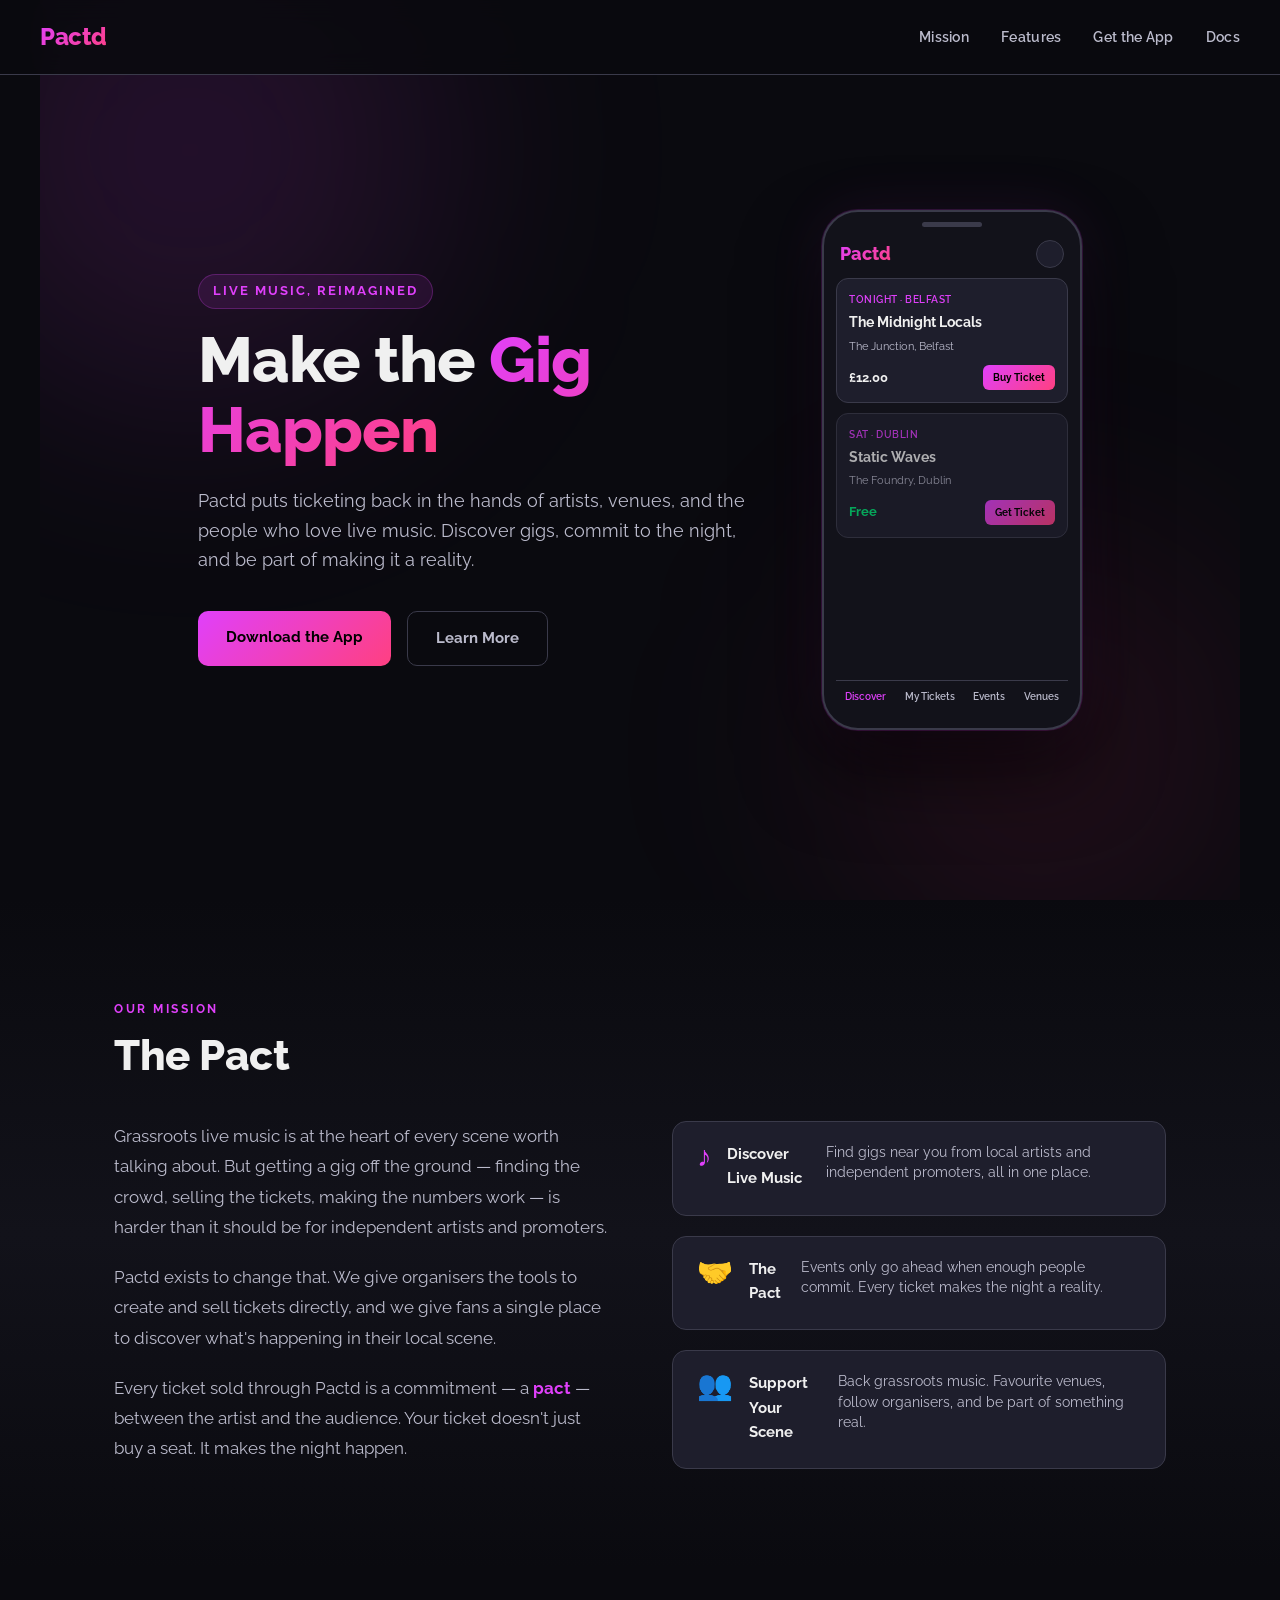
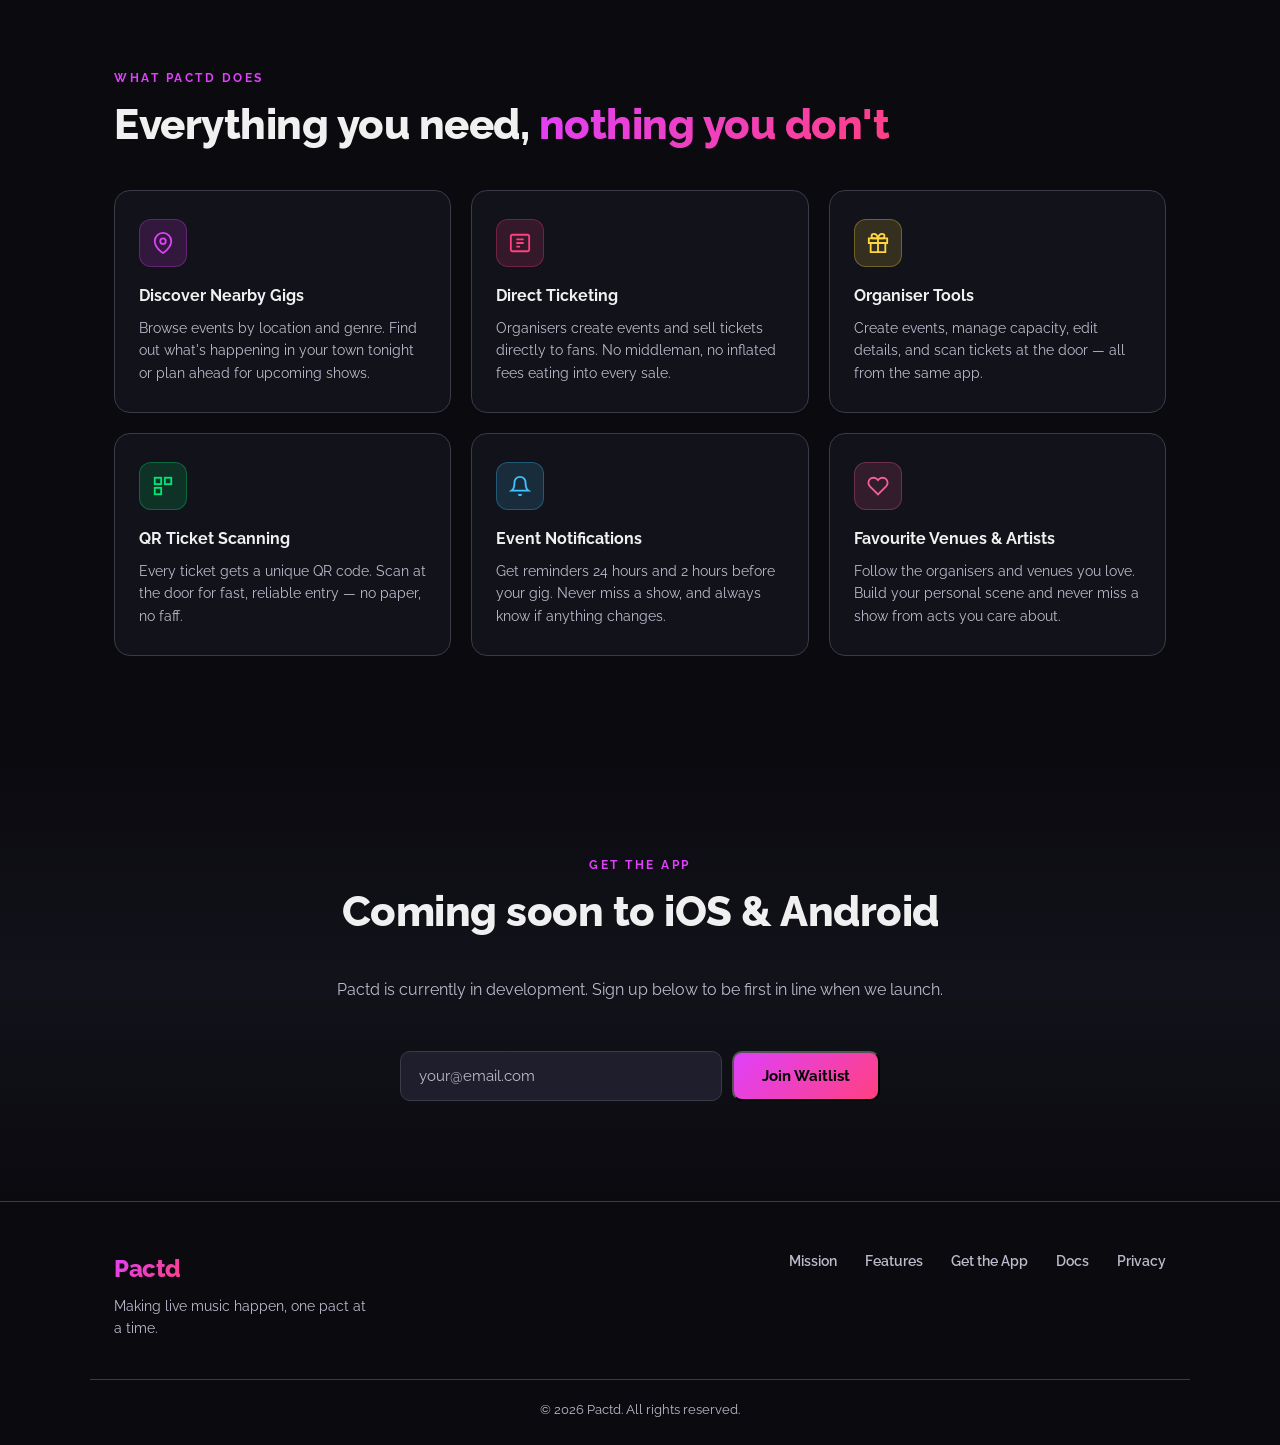
==== commit ad0e55c3: "Replaces custom waitlist form with official Loops embed Co-Authored-By: Claude Sonnet 4.6 <noreply@a" ====
--- a/index.html
+++ b/index.html
@@ -37,33 +37,96 @@
   <div class="mobile-nav-overlay" id="mobile-nav-overlay" onclick="closeMobileNav()"></div>
 
   <script>
-    // Waitlist form
-    document.getElementById('waitlist-form').addEventListener('submit', async function(e) {
-      e.preventDefault();
-      const form = e.target;
-      const btn = form.querySelector('.waitlist-btn');
-      btn.textContent = 'Submitting…';
-      btn.disabled = true;
-      try {
-        const res = await fetch(form.action, {
-          method: 'POST',
-          headers: { 'Content-Type': 'application/json' },
-          body: JSON.stringify({ email: form.email.value })
+    // Loops waitlist form
+    function submitHandler(event) {
+      event.preventDefault();
+      var container = event.target.parentNode;
+      var form = container.querySelector(".newsletter-form");
+      var formInput = container.querySelector(".newsletter-form-input");
+      var success = container.querySelector(".newsletter-success");
+      var errorContainer = container.querySelector(".newsletter-error");
+      var errorMessage = container.querySelector(".newsletter-error-message");
+      var backButton = container.querySelector(".newsletter-back-button");
+      var submitButton = container.querySelector(".newsletter-form-button");
+      var loadingButton = container.querySelector(".newsletter-loading-button");
+
+      const rateLimit = () => {
+        errorContainer.style.display = "flex";
+        errorMessage.innerText = "Too many signups, please try again in a little while";
+        submitButton.style.display = "none";
+        formInput.style.display = "none";
+        backButton.style.display = "block";
+      };
+
+      var time = new Date();
+      var timestamp = time.valueOf();
+      var previousTimestamp = localStorage.getItem("loops-form-timestamp");
+      if (previousTimestamp && Number(previousTimestamp) + 60000 > timestamp) {
+        rateLimit();
+        return;
+      }
+      localStorage.setItem("loops-form-timestamp", timestamp);
+
+      submitButton.style.display = "none";
+      loadingButton.style.display = "flex";
+
+      var formBody = "userGroup=&mailingLists=&email=" + encodeURIComponent(formInput.value);
+
+      fetch(event.target.action, {
+        method: "POST",
+        body: formBody,
+        headers: { "Content-Type": "application/x-www-form-urlencoded" },
+      })
+        .then((res) => [res.ok, res.json(), res])
+        .then(([ok, dataPromise, res]) => {
+          if (ok) {
+            success.style.display = "flex";
+            form.reset();
+          } else {
+            dataPromise.then(data => {
+              errorContainer.style.display = "flex";
+              errorMessage.innerText = data.message ? data.message : res.statusText;
+            });
+          }
+        })
+        .catch(error => {
+          if (error.message === "Failed to fetch") { rateLimit(); return; }
+          errorContainer.style.display = "flex";
+          if (error.message) errorMessage.innerText = error.message;
+          localStorage.setItem("loops-form-timestamp", '');
+        })
+        .finally(() => {
+          formInput.style.display = "none";
+          loadingButton.style.display = "none";
+          backButton.style.display = "block";
         });
-        if (res.ok) {
-          form.querySelector('.waitlist-row').style.display = 'none';
-          document.getElementById('waitlist-success').style.display = 'block';
-        } else {
-          btn.textContent = 'Notify Me';
-          btn.disabled = false;
-          alert('Something went wrong — please try again.');
-        }
-      } catch {
-        btn.textContent = 'Notify Me';
-        btn.disabled = false;
-        alert('Something went wrong — please try again.');
-      }
-    });
+    }
+
+    function resetFormHandler(event) {
+      var container = event.target.parentNode;
+      var formInput = container.querySelector(".newsletter-form-input");
+      var success = container.querySelector(".newsletter-success");
+      var errorContainer = container.querySelector(".newsletter-error");
+      var errorMessage = container.querySelector(".newsletter-error-message");
+      var backButton = container.querySelector(".newsletter-back-button");
+      var submitButton = container.querySelector(".newsletter-form-button");
+
+      success.style.display = "none";
+      errorContainer.style.display = "none";
+      errorMessage.innerText = "Oops! Something went wrong, please try again";
+      backButton.style.display = "none";
+      formInput.style.display = "flex";
+      submitButton.style.display = "flex";
+    }
+
+    var formContainers = document.getElementsByClassName("newsletter-form-container");
+    for (var i = 0; i < formContainers.length; i++) {
+      var formContainer = formContainers[i];
+      if (formContainer.classList.contains('newsletter-handlers-added')) continue;
+      formContainer.querySelector(".newsletter-form").addEventListener("submit", submitHandler);
+      formContainer.querySelector(".newsletter-back-button").addEventListener("click", resetFormHandler);
+      formContainer.classList.add("newsletter-handlers-added");
+    }
 
     function toggleMobileNav() {
       document.getElementById('mobile-nav').classList.toggle('open');
@@ -251,20 +314,22 @@
       <h2 class="section-title">Coming soon to iOS &amp; Android</h2>
       <p class="app-store-sub">Pactd is currently in development. Sign up below to be first in line when we launch.</p>
 
-      <form class="waitlist-form" id="waitlist-form" action="https://app.loops.so/api/newsletter-form/cmp4nzyq004pb0j023zyu5n3e" method="POST">
-        <div class="waitlist-row">
-          <input
-            class="waitlist-input"
-            type="email"
-            name="email"
-            placeholder="your@email.com"
-            required
-            autocomplete="email"
-          />
-          <button class="btn btn-primary waitlist-btn" type="submit">Notify Me</button>
-        </div>
-        <p class="waitlist-success" id="waitlist-success">You're on the list! We'll be in touch when we launch.</p>
-      </form>
+      <div class="newsletter-form-container">
+        <form class="newsletter-form waitlist-form" action="https://app.loops.so/api/newsletter-form/cmp4nzyq004pb0j023zyu5n3e" method="POST">
+          <div class="waitlist-row">
+            <input class="newsletter-form-input waitlist-input" placeholder="your@email.com" required type="email" name="newsletter-form-input" autocomplete="email" />
+            <button type="submit" class="newsletter-form-button btn btn-primary waitlist-btn">Join Waitlist</button>
+            <button type="button" class="newsletter-loading-button btn btn-primary waitlist-btn" style="display:none;">Please wait…</button>
+          </div>
+        </form>
+        <div class="newsletter-success waitlist-feedback" style="display:none;">
+          <p class="newsletter-success-message">You're on the list! We'll be in touch when we launch.</p>
+        </div>
+        <div class="newsletter-error waitlist-feedback" style="display:none;">
+          <p class="newsletter-error-message">Oops! Something went wrong, please try again.</p>
+        </div>
+        <button class="newsletter-back-button waitlist-back" type="button" style="display:none;">&larr; Back</button>
+      </div>
     </div>
   </section>
 
--- a/style.css
+++ b/style.css
@@ -566,12 +566,33 @@
 
 .waitlist-btn { white-space: nowrap; }
 
-.waitlist-success {
-  display: none;
+.waitlist-feedback {
+  justify-content: center;
+}
+
+.newsletter-success-message {
   color: var(--green);
   font-size: 0.95rem;
   font-weight: 600;
 }
+
+.newsletter-error-message {
+  color: #EF4444;
+  font-size: 0.95rem;
+  font-weight: 600;
+}
+
+.waitlist-back {
+  color: var(--text-muted);
+  background: transparent;
+  border: none;
+  cursor: pointer;
+  font-family: var(--font);
+  font-size: 0.875rem;
+  margin-top: 4px;
+}
+
+.waitlist-back:hover { color: var(--text); text-decoration: underline; }
 
 @media (max-width: 600px) {
   .waitlist-row { flex-direction: column; }
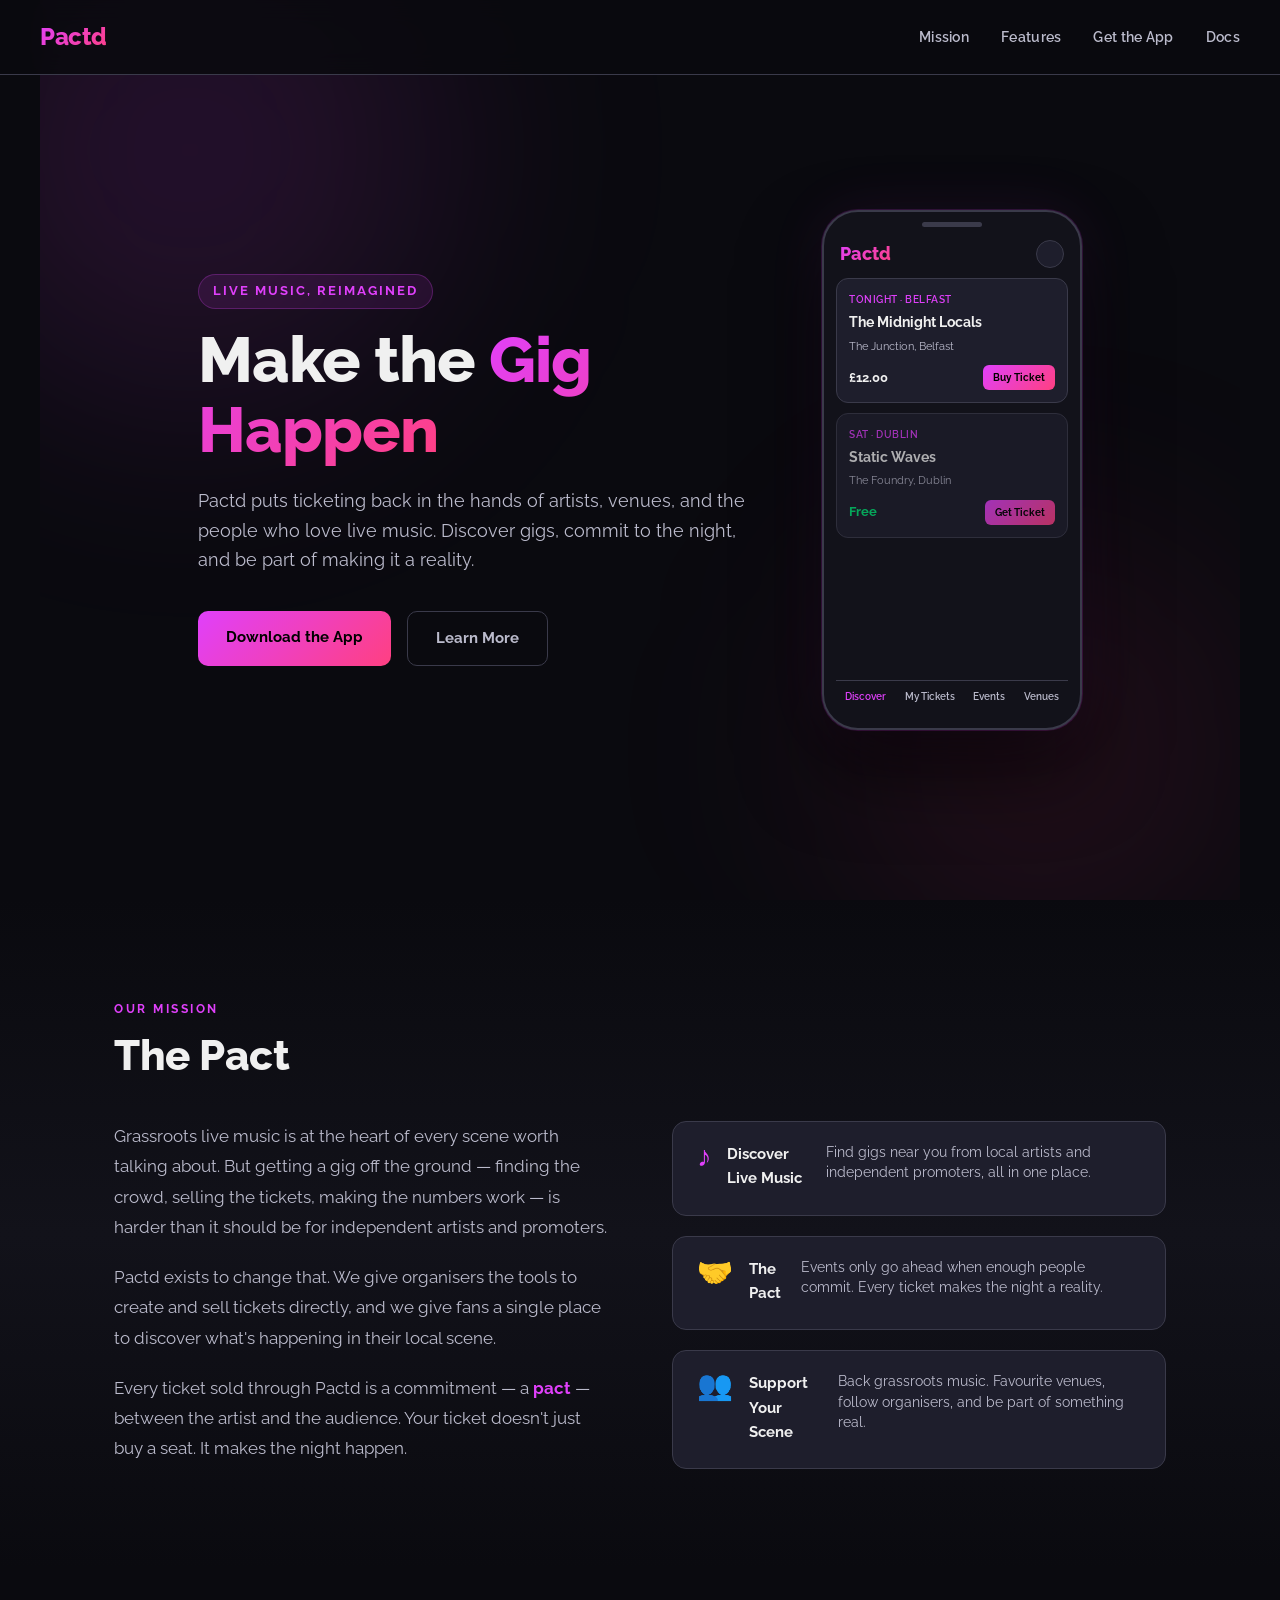
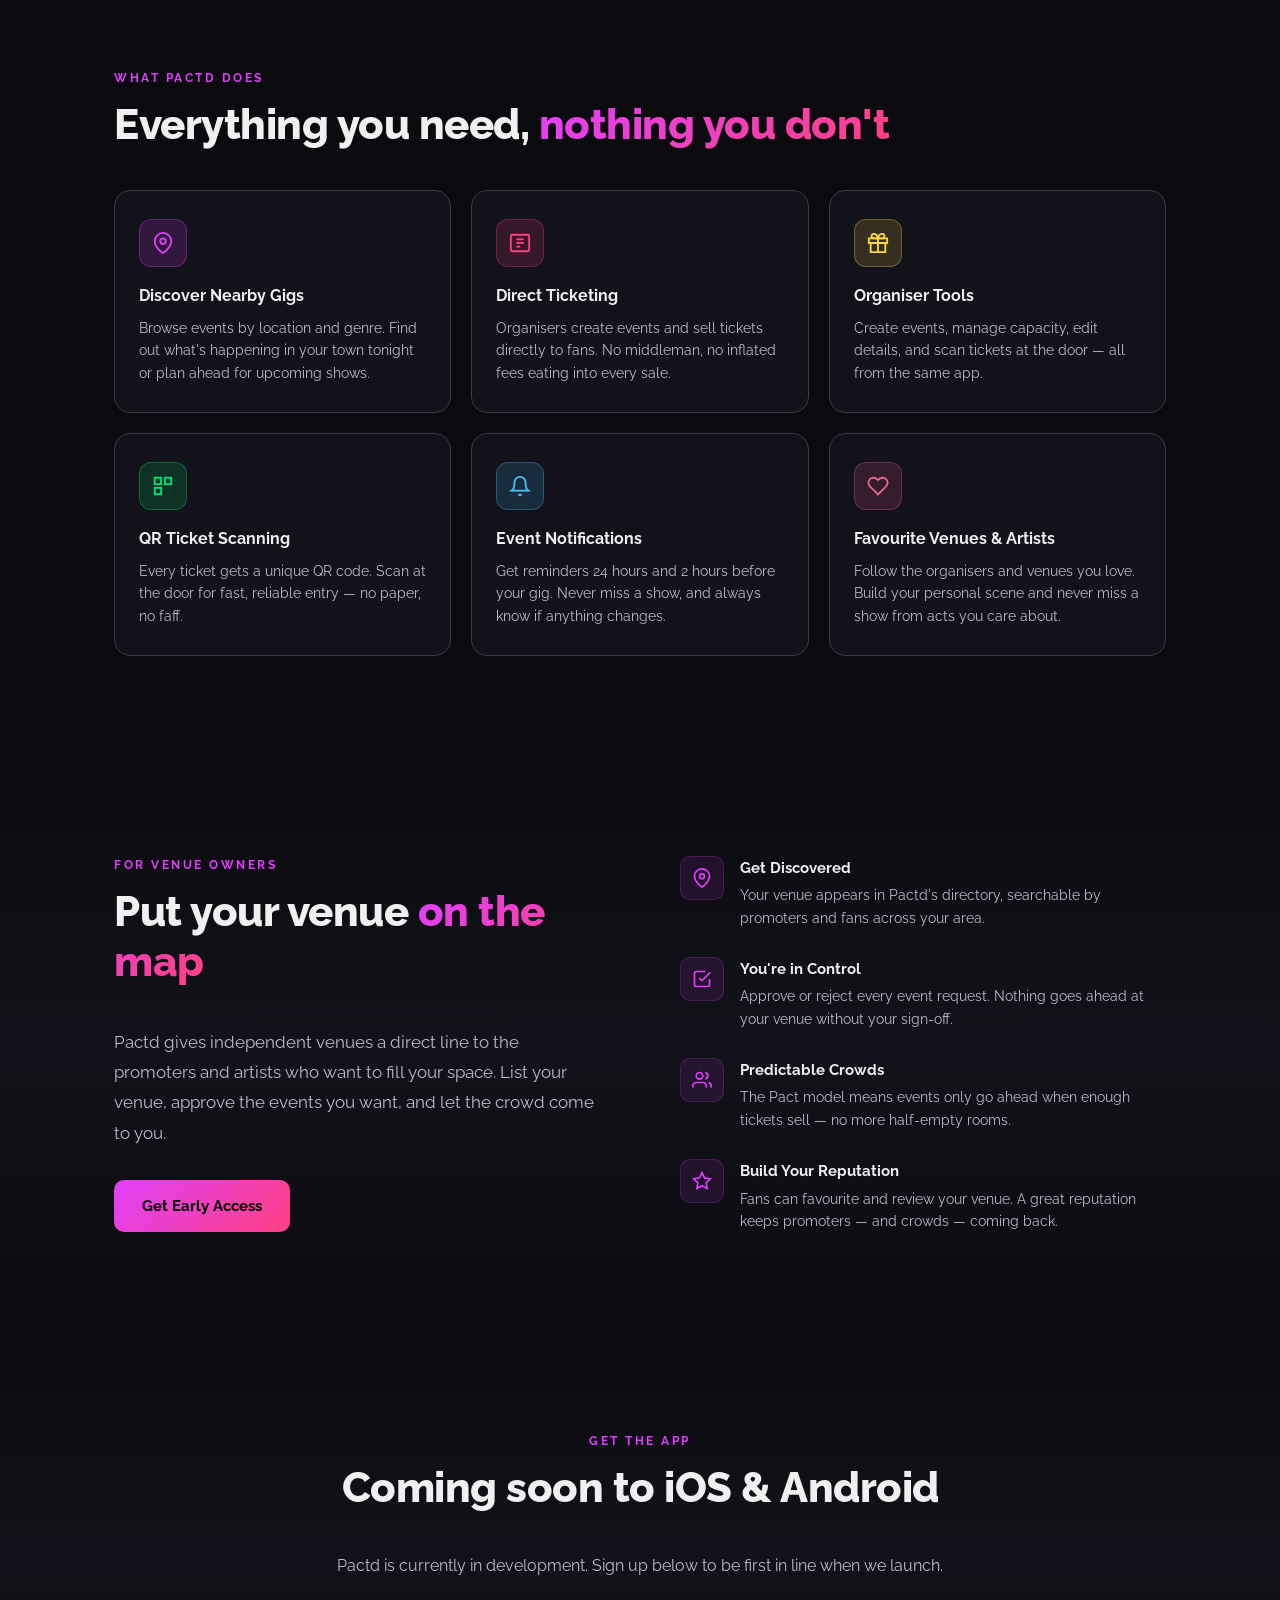
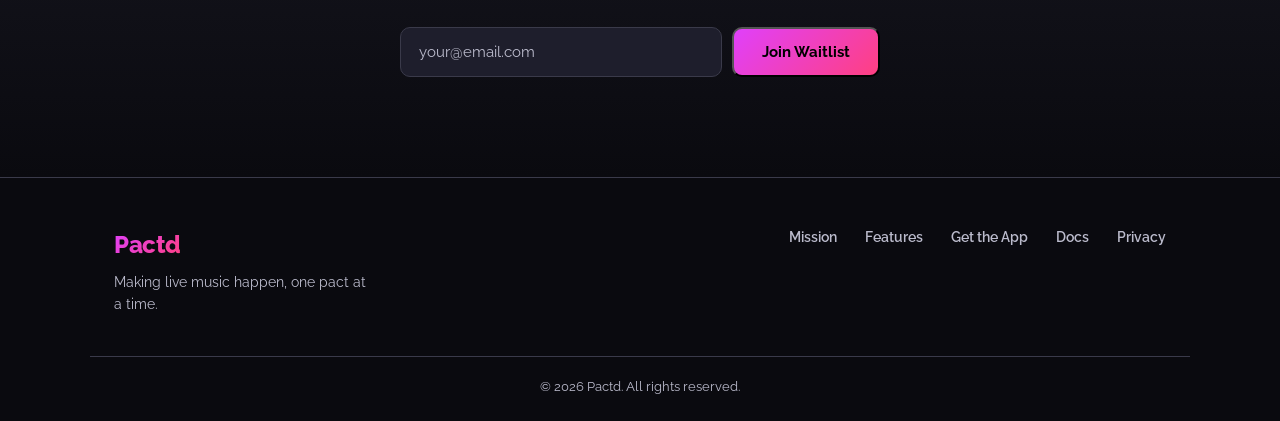
==== commit 8c273d26: "Adds venue owner pitch section to homepage Co-Authored-By: Claude Sonnet 4.6 <noreply@anthropic.com>" ====
--- a/index.html
+++ b/index.html
@@ -119,14 +119,16 @@
       submitButton.style.display = "flex";
     }
 
-    var formContainers = document.getElementsByClassName("newsletter-form-container");
-    for (var i = 0; i < formContainers.length; i++) {
-      var formContainer = formContainers[i];
-      if (formContainer.classList.contains('newsletter-handlers-added')) continue;
-      formContainer.querySelector(".newsletter-form").addEventListener("submit", submitHandler);
-      formContainer.querySelector(".newsletter-back-button").addEventListener("click", resetFormHandler);
-      formContainer.classList.add("newsletter-handlers-added");
-    }
+    document.addEventListener('DOMContentLoaded', function() {
+      var formContainers = document.getElementsByClassName("newsletter-form-container");
+      for (var i = 0; i < formContainers.length; i++) {
+        var formContainer = formContainers[i];
+        if (formContainer.classList.contains('newsletter-handlers-added')) continue;
+        formContainer.querySelector(".newsletter-form").addEventListener("submit", submitHandler);
+        formContainer.querySelector(".newsletter-back-button").addEventListener("click", resetFormHandler);
+        formContainer.classList.add("newsletter-handlers-added");
+      }
+    });
 
     function toggleMobileNav() {
       document.getElementById('mobile-nav').classList.toggle('open');
@@ -307,6 +309,69 @@
     </div>
   </section>
 
+  <!-- VENUES / ORGANISERS -->
+  <section class="venues-pitch" id="for-venues">
+    <div class="container">
+      <div class="venues-grid">
+        <div class="venues-copy">
+          <div class="section-label">For Venue Owners</div>
+          <h2 class="section-title">Put your venue <span class="gradient-text">on the map</span></h2>
+          <p class="venues-sub">
+            Pactd gives independent venues a direct line to the promoters and artists who want to fill your space.
+            List your venue, approve the events you want, and let the crowd come to you.
+          </p>
+          <a href="#get-the-app" class="btn btn-primary">Get Early Access</a>
+        </div>
+        <div class="venues-benefits">
+          <div class="venues-benefit">
+            <div class="venues-benefit-icon">
+              <svg viewBox="0 0 24 24" fill="none" stroke="currentColor" stroke-width="2">
+                <path d="M21 10c0 7-9 13-9 13s-9-6-9-13a9 9 0 0 1 18 0z"/><circle cx="12" cy="10" r="3"/>
+              </svg>
+            </div>
+            <div>
+              <h3>Get Discovered</h3>
+              <p>Your venue appears in Pactd's directory, searchable by promoters and fans across your area.</p>
+            </div>
+          </div>
+          <div class="venues-benefit">
+            <div class="venues-benefit-icon">
+              <svg viewBox="0 0 24 24" fill="none" stroke="currentColor" stroke-width="2">
+                <polyline points="9 11 12 14 22 4"/><path d="M21 12v7a2 2 0 0 1-2 2H5a2 2 0 0 1-2-2V5a2 2 0 0 1 2-2h11"/>
+              </svg>
+            </div>
+            <div>
+              <h3>You're in Control</h3>
+              <p>Approve or reject every event request. Nothing goes ahead at your venue without your sign-off.</p>
+            </div>
+          </div>
+          <div class="venues-benefit">
+            <div class="venues-benefit-icon">
+              <svg viewBox="0 0 24 24" fill="none" stroke="currentColor" stroke-width="2">
+                <path d="M17 21v-2a4 4 0 0 0-4-4H5a4 4 0 0 0-4 4v2"/><circle cx="9" cy="7" r="4"/><path d="M23 21v-2a4 4 0 0 0-3-3.87"/><path d="M16 3.13a4 4 0 0 1 0 7.75"/>
+              </svg>
+            </div>
+            <div>
+              <h3>Predictable Crowds</h3>
+              <p>The Pact model means events only go ahead when enough tickets sell — no more half-empty rooms.</p>
+            </div>
+          </div>
+          <div class="venues-benefit">
+            <div class="venues-benefit-icon">
+              <svg viewBox="0 0 24 24" fill="none" stroke="currentColor" stroke-width="2">
+                <polygon points="12 2 15.09 8.26 22 9.27 17 14.14 18.18 21.02 12 17.77 5.82 21.02 7 14.14 2 9.27 8.91 8.26 12 2"/>
+              </svg>
+            </div>
+            <div>
+              <h3>Build Your Reputation</h3>
+              <p>Fans can favourite and review your venue. A great reputation keeps promoters — and crowds — coming back.</p>
+            </div>
+          </div>
+        </div>
+      </div>
+    </div>
+  </section>
+
   <!-- APP STORE -->
   <section class="app-store" id="get-the-app">
     <div class="container">
--- a/style.css
+++ b/style.css
@@ -462,6 +462,73 @@
   line-height: 1.6;
 }
 
+/* ─── Venues pitch ──────────────────────────────────────────────── */
+.venues-pitch {
+  padding: 100px 0;
+  background: linear-gradient(180deg, var(--bg) 0%, var(--surface) 50%, var(--bg) 100%);
+}
+
+.venues-grid {
+  display: grid;
+  grid-template-columns: 1fr 1fr;
+  gap: 80px;
+  align-items: center;
+}
+
+.venues-sub {
+  color: var(--text-muted);
+  font-size: 1.05rem;
+  line-height: 1.8;
+  margin-bottom: 32px;
+}
+
+.venues-benefits {
+  display: flex;
+  flex-direction: column;
+  gap: 28px;
+}
+
+.venues-benefit {
+  display: flex;
+  gap: 16px;
+  align-items: flex-start;
+}
+
+.venues-benefit-icon {
+  width: 44px;
+  height: 44px;
+  flex-shrink: 0;
+  border-radius: 10px;
+  background: rgba(224, 64, 251, 0.1);
+  border: 1px solid rgba(224, 64, 251, 0.2);
+  display: flex;
+  align-items: center;
+  justify-content: center;
+  color: var(--primary);
+}
+
+.venues-benefit-icon svg { width: 20px; height: 20px; }
+
+.venues-benefit h3 {
+  font-size: 0.95rem;
+  font-weight: 700;
+  margin-bottom: 4px;
+  color: var(--text);
+}
+
+.venues-benefit p {
+  font-size: 0.875rem;
+  color: var(--text-muted);
+  line-height: 1.6;
+}
+
+@media (max-width: 900px) {
+  .venues-grid {
+    grid-template-columns: 1fr;
+    gap: 48px;
+  }
+}
+
 /* ─── App Store ─────────────────────────────────────────────────── */
 .app-store {
   padding: 100px 0;
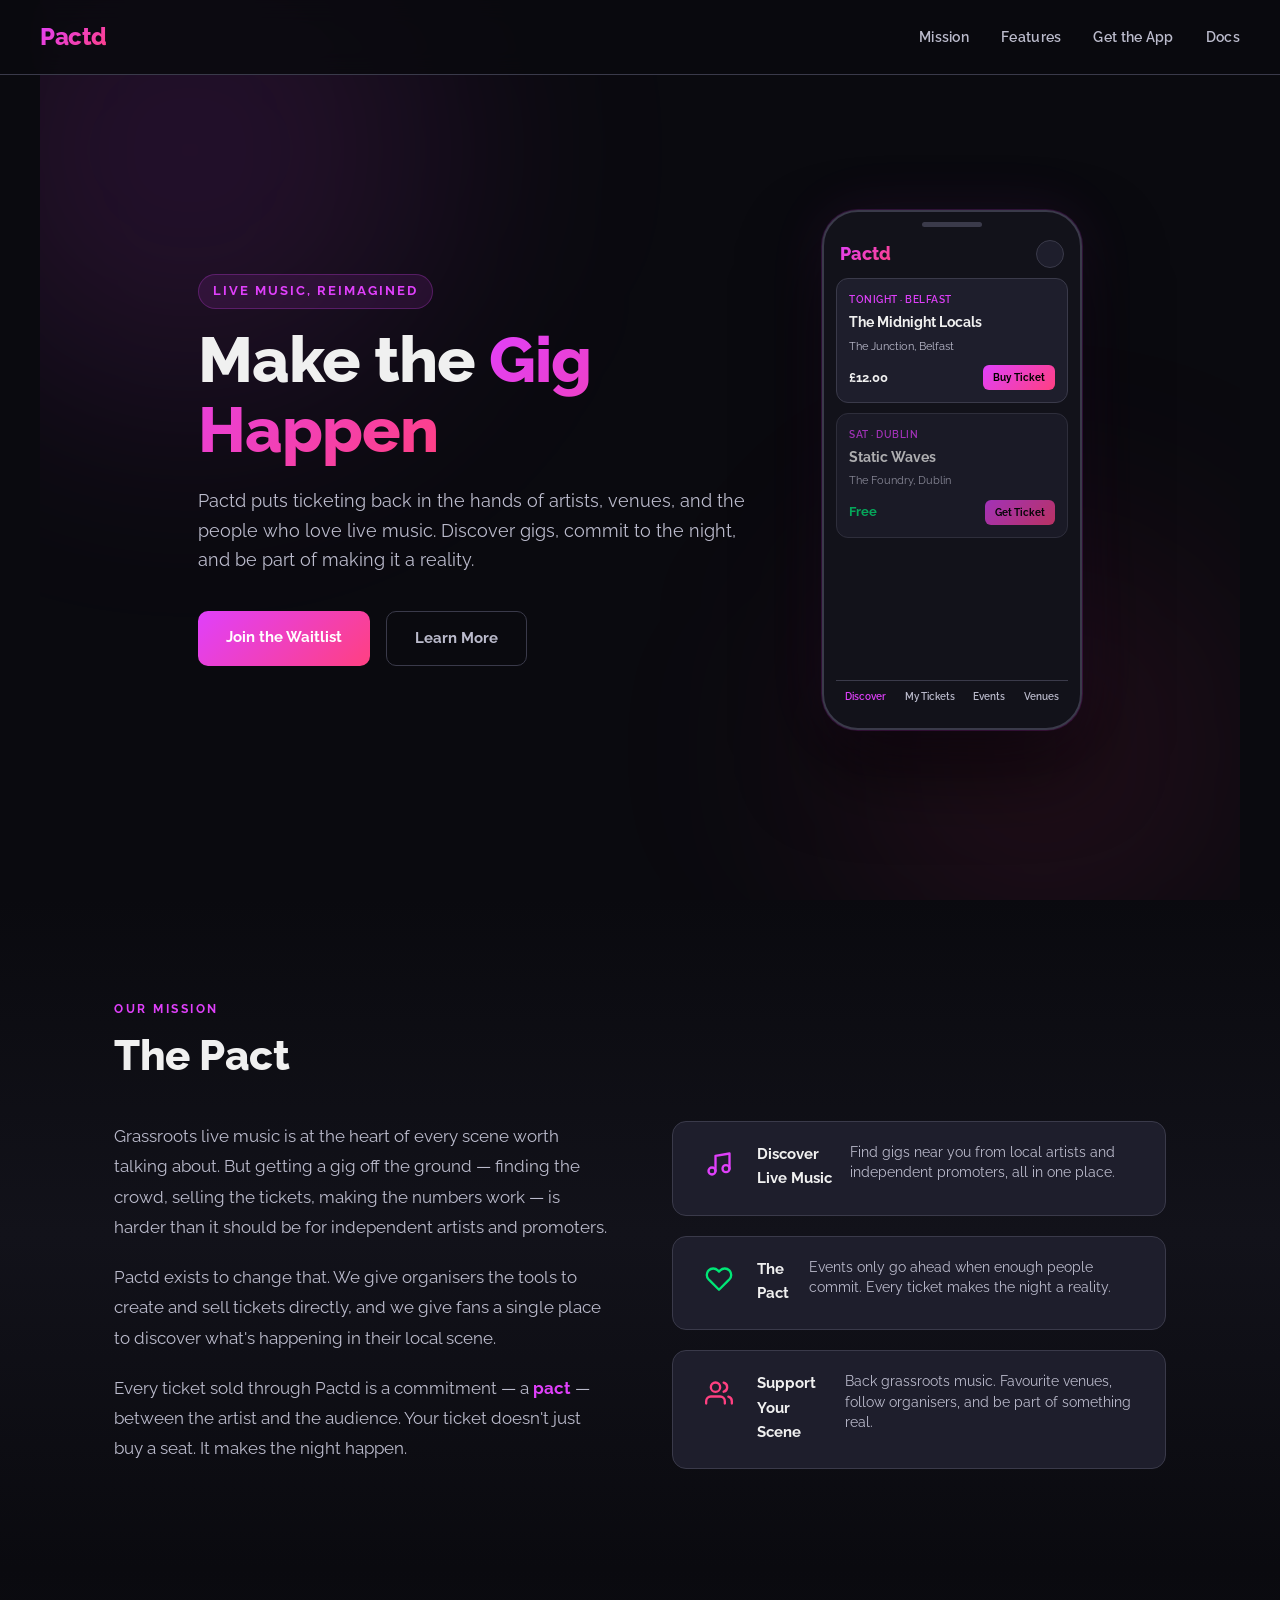
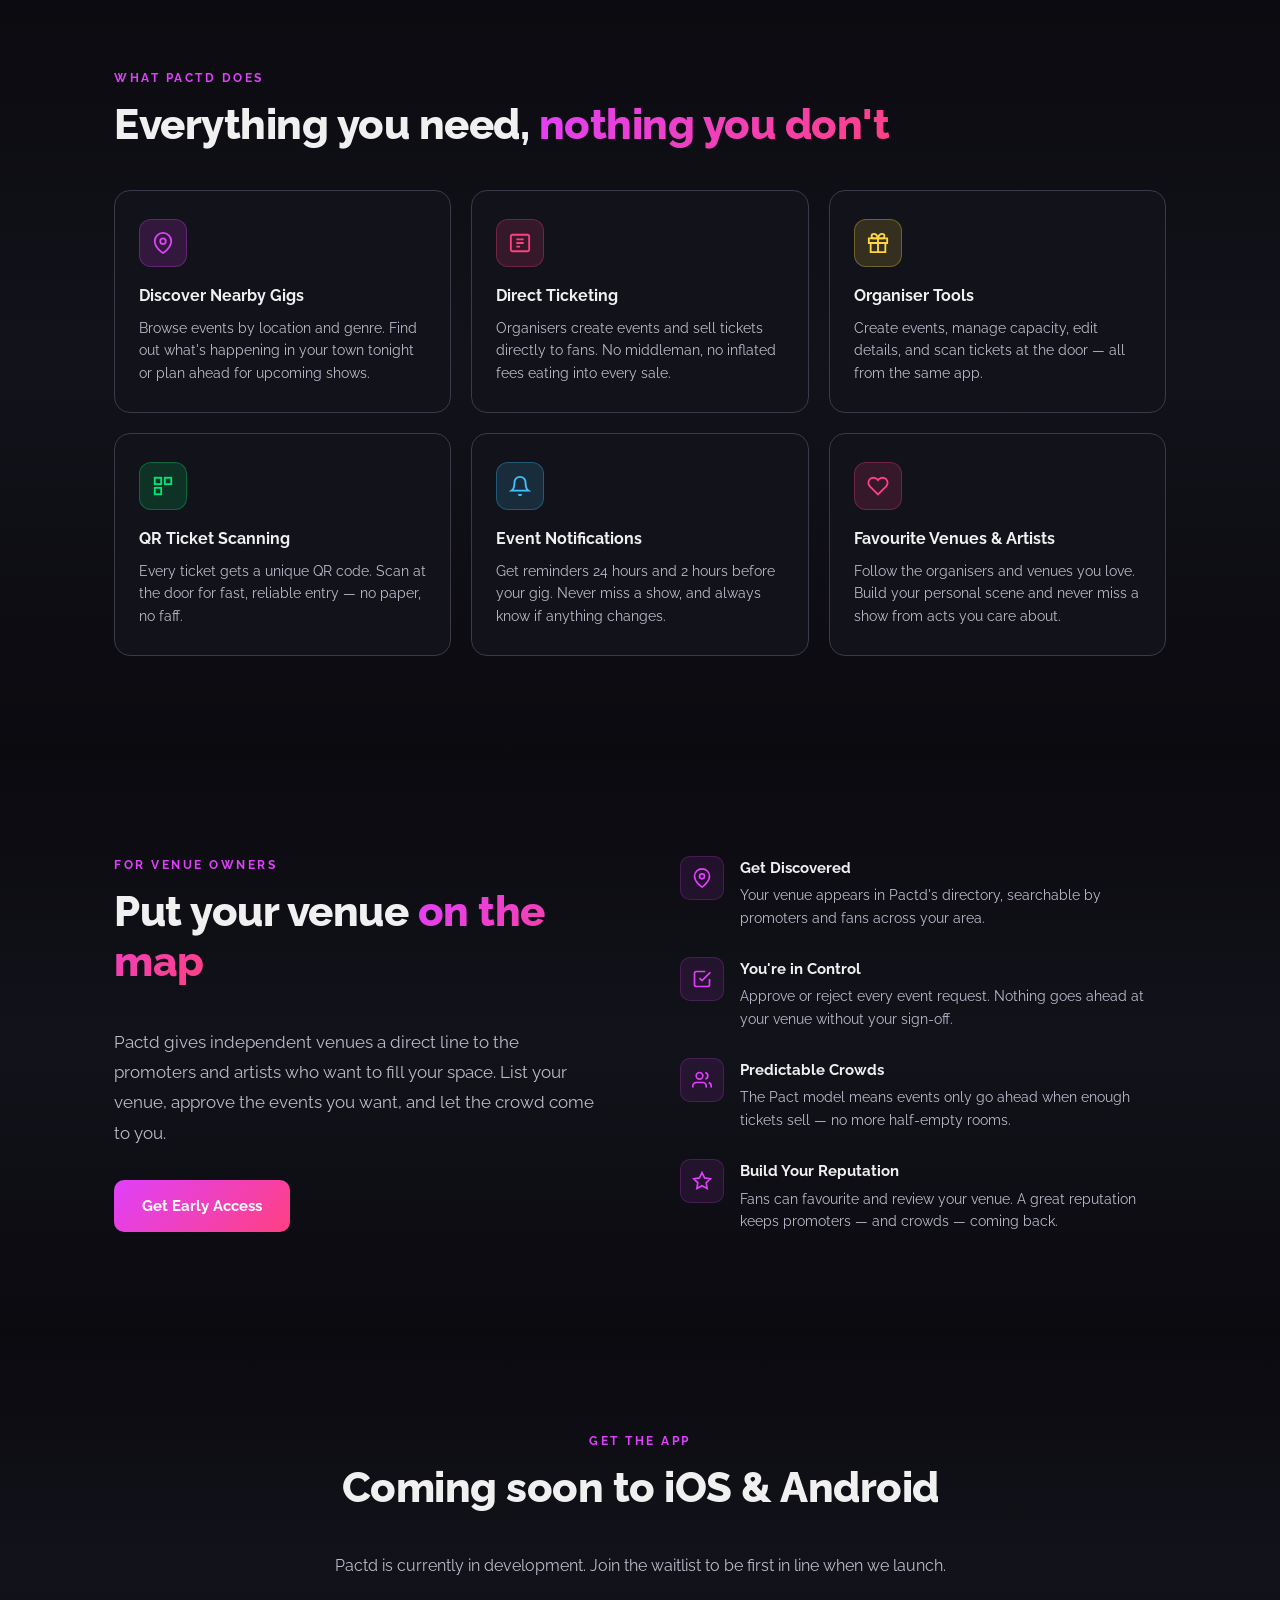
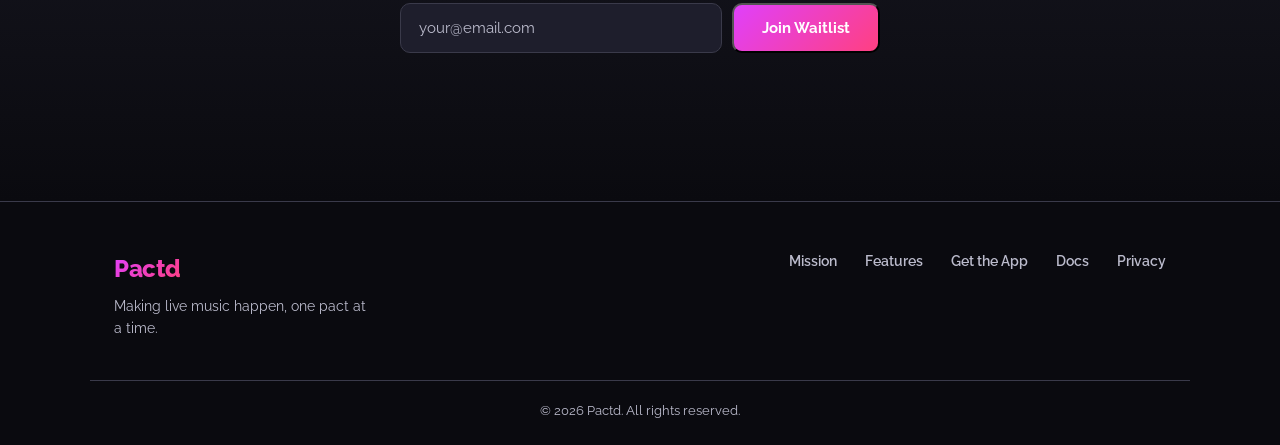
==== commit 41605c71: "Adds waitlist form, mobile nav, and homepage design improvements - Embeds Loops waitlist form with p" ====
--- a/index.html
+++ b/index.html
@@ -16,7 +16,7 @@
   <!-- NAV -->
   <nav class="nav">
     <a href="#" class="nav-logo">Pactd</a>
-    <ul class="nav-links">
+    <ul class="nav-links" id="nav-links">
       <li><a href="#mission">Mission</a></li>
       <li><a href="#features">Features</a></li>
       <li><a href="#get-the-app">Get the App</a></li>
@@ -70,7 +70,7 @@
       submitButton.style.display = "none";
       loadingButton.style.display = "flex";
 
-      var formBody = "userGroup=&mailingLists=&email=" + encodeURIComponent(formInput.value);
+      var formBody = "userGroup=pactd&mailingLists=&email=" + encodeURIComponent(formInput.value);
 
       fetch(event.target.action, {
         method: "POST",
@@ -154,7 +154,7 @@
         Discover gigs, commit to the night, and be part of making it a reality.
       </p>
       <div class="hero-ctas">
-        <a href="#get-the-app" class="btn btn-primary">Download the App</a>
+        <a href="#get-the-app" class="btn btn-primary">Join the Waitlist</a>
         <a href="#mission" class="btn btn-ghost">Learn More</a>
       </div>
     </div>
@@ -217,17 +217,23 @@
         </div>
         <div class="mission-values">
           <div class="value-card">
-            <span class="value-icon" style="color:#E040FB">&#9834;</span>
+            <span class="value-icon" style="color:#E040FB">
+              <svg viewBox="0 0 24 24" fill="none" stroke="currentColor" stroke-width="2" stroke-linecap="round" stroke-linejoin="round"><path d="M9 18V5l12-2v13"/><circle cx="6" cy="18" r="3"/><circle cx="18" cy="16" r="3"/></svg>
+            </span>
             <h3>Discover Live Music</h3>
             <p>Find gigs near you from local artists and independent promoters, all in one place.</p>
           </div>
           <div class="value-card">
-            <span class="value-icon" style="color:#00E676">&#129309;</span>
+            <span class="value-icon" style="color:#00E676">
+              <svg viewBox="0 0 24 24" fill="none" stroke="currentColor" stroke-width="2" stroke-linecap="round" stroke-linejoin="round"><path d="M20.84 4.61a5.5 5.5 0 0 0-7.78 0L12 5.67l-1.06-1.06a5.5 5.5 0 0 0-7.78 7.78l1.06 1.06L12 21.23l7.78-7.78 1.06-1.06a5.5 5.5 0 0 0 0-7.78z"/></svg>
+            </span>
             <h3>The Pact</h3>
             <p>Events only go ahead when enough people commit. Every ticket makes the night a reality.</p>
           </div>
           <div class="value-card">
-            <span class="value-icon" style="color:#FF4081">&#128101;</span>
+            <span class="value-icon" style="color:#FF4081">
+              <svg viewBox="0 0 24 24" fill="none" stroke="currentColor" stroke-width="2" stroke-linecap="round" stroke-linejoin="round"><path d="M17 21v-2a4 4 0 0 0-4-4H5a4 4 0 0 0-4 4v2"/><circle cx="9" cy="7" r="4"/><path d="M23 21v-2a4 4 0 0 0-3-3.87"/><path d="M16 3.13a4 4 0 0 1 0 7.75"/></svg>
+            </span>
             <h3>Support Your Scene</h3>
             <p>Back grassroots music. Favourite venues, follow organisers, and be part of something real.</p>
           </div>
@@ -296,7 +302,7 @@
         </div>
 
         <div class="feature-card">
-          <div class="feature-icon" style="--accent:#F06292">
+          <div class="feature-icon" style="--accent:#FF4081">
             <svg viewBox="0 0 24 24" fill="none" stroke="currentColor" stroke-width="2">
               <path d="M20.84 4.61a5.5 5.5 0 0 0-7.78 0L12 5.67l-1.06-1.06a5.5 5.5 0 0 0-7.78 7.78l1.06 1.06L12 21.23l7.78-7.78 1.06-1.06a5.5 5.5 0 0 0 0-7.78z"/>
             </svg>
@@ -377,7 +383,7 @@
     <div class="container">
       <div class="section-label">Get the App</div>
       <h2 class="section-title">Coming soon to iOS &amp; Android</h2>
-      <p class="app-store-sub">Pactd is currently in development. Sign up below to be first in line when we launch.</p>
+      <p class="app-store-sub">Pactd is currently in development. Join the waitlist to be first in line when we launch.</p>
 
       <div class="newsletter-form-container">
         <form class="newsletter-form waitlist-form" action="https://app.loops.so/api/newsletter-form/cmp4nzyq004pb0j023zyu5n3e" method="POST">
@@ -386,6 +392,7 @@
             <button type="submit" class="newsletter-form-button btn btn-primary waitlist-btn">Join Waitlist</button>
             <button type="button" class="newsletter-loading-button btn btn-primary waitlist-btn" style="display:none;">Please wait…</button>
           </div>
+          </div>
         </form>
         <div class="newsletter-success waitlist-feedback" style="display:none;">
           <p class="newsletter-success-message">You're on the list! We'll be in touch when we launch.</p>
@@ -418,5 +425,6 @@
     </div>
   </footer>
 
+
 </body>
 </html>
--- a/style.css
+++ b/style.css
@@ -98,7 +98,7 @@
 
 .btn-primary {
   background: linear-gradient(135deg, var(--primary), var(--secondary));
-  color: #000;
+  color: #fff;
 }
 
 .btn-primary:hover {
@@ -391,9 +391,15 @@
 }
 
 .value-icon {
-  font-size: 1.8rem;
+  width: 44px; height: 44px;
   flex-shrink: 0;
-  line-height: 1;
+  display: flex;
+  align-items: center;
+  justify-content: center;
+}
+
+.value-icon svg {
+  width: 28px; height: 28px;
 }
 
 .value-card h3 {
@@ -412,6 +418,7 @@
 /* ─── Features ──────────────────────────────────────────────────── */
 .features {
   padding: 100px 0;
+  background: linear-gradient(180deg, var(--bg) 0%, var(--surface) 50%, var(--bg) 100%);
 }
 
 .features-grid {
@@ -543,8 +550,12 @@
 
 .app-store-sub {
   color: var(--text-muted);
+  margin-bottom: 24px;
+  font-size: 1rem;
+}
+
+.newsletter-form-container {
   margin-bottom: 48px;
-  font-size: 1rem;
 }
 
 .qr-grid {
